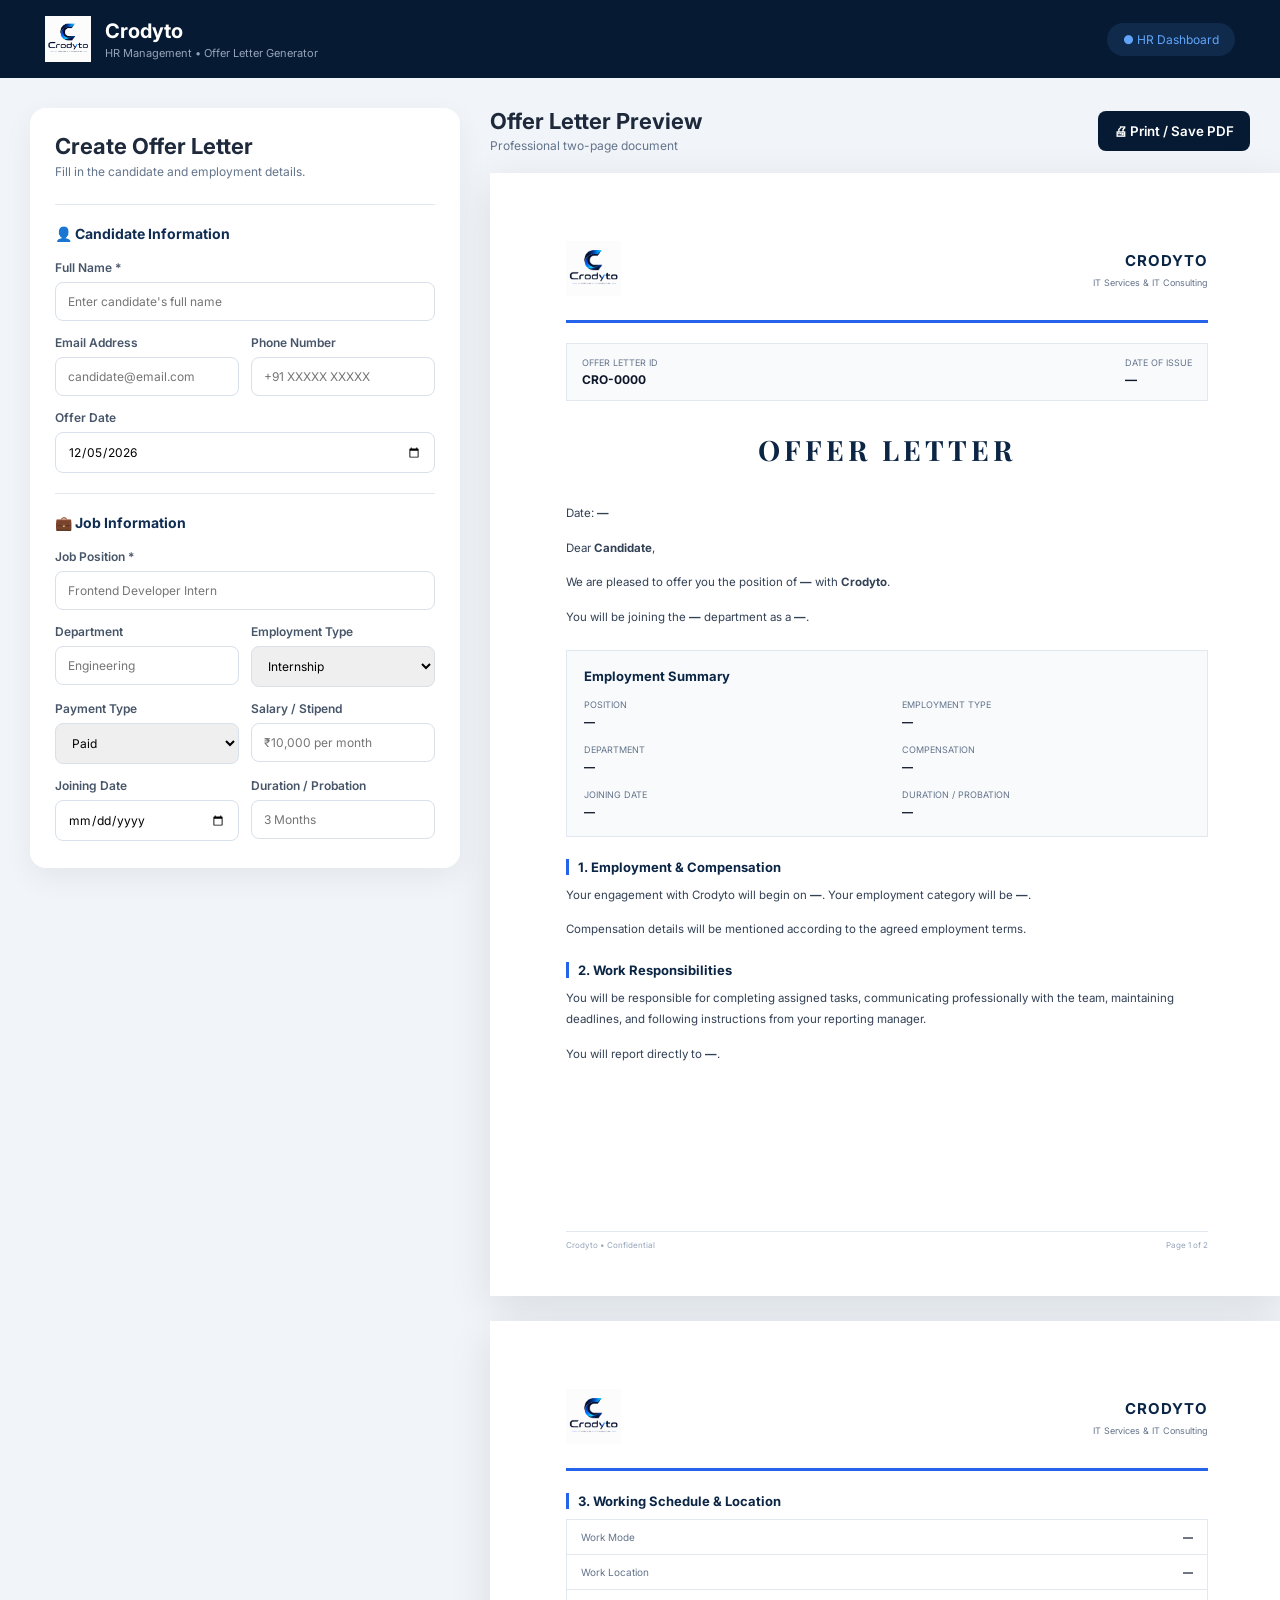
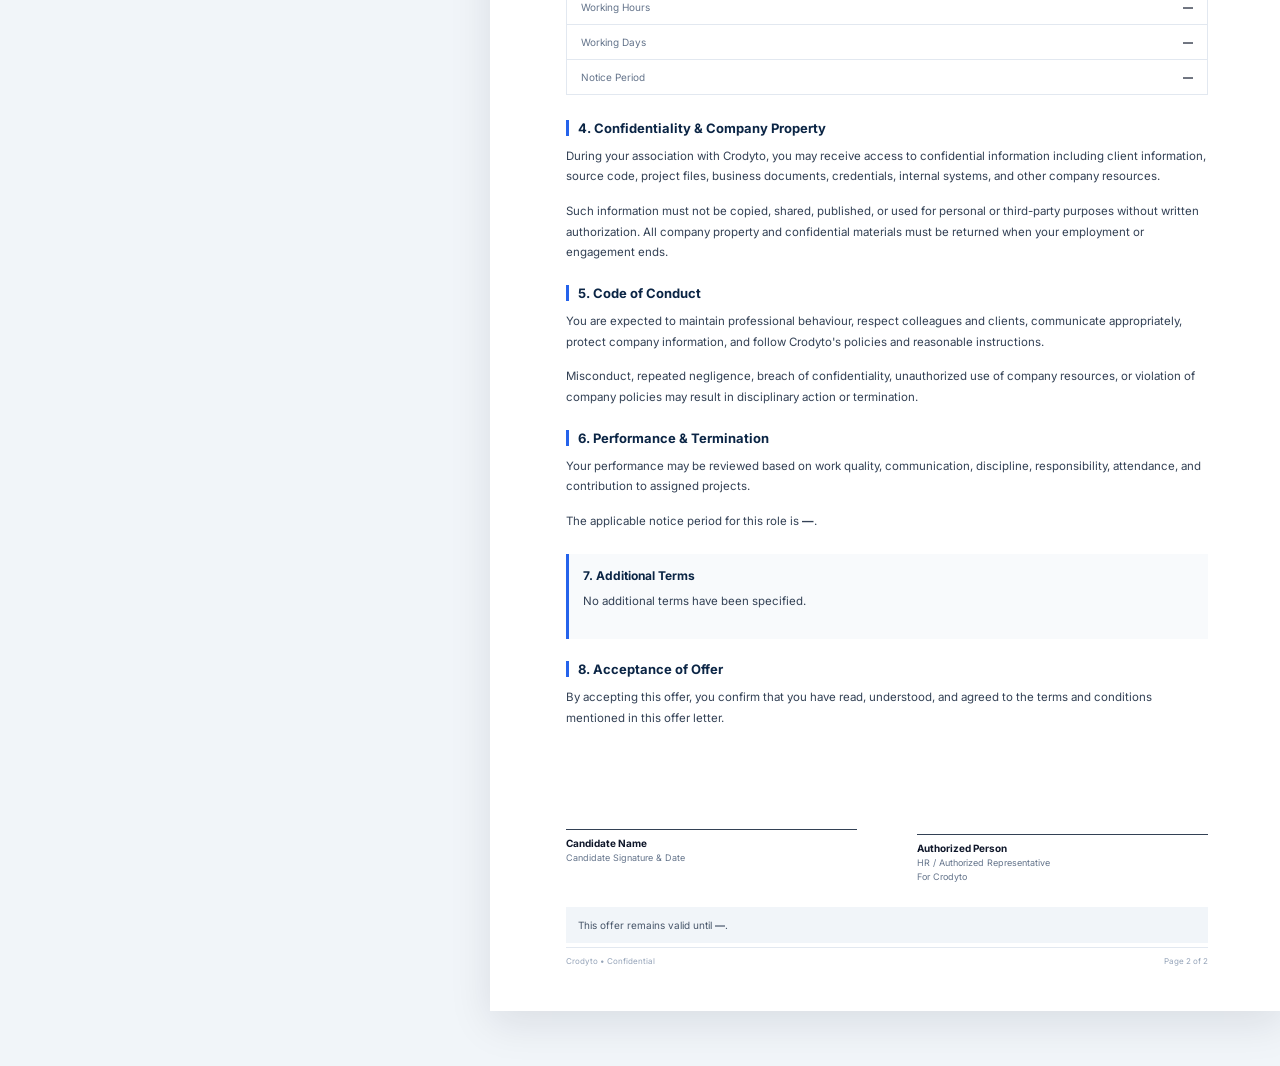
==== index.html @ a9bd2de5 "Update index.html" ====
<!DOCTYPE html>
<html lang="en">
<head>
  <meta charset="UTF-8" />
  <meta name="viewport" content="width=device-width, initial-scale=1.0" />

  <title>Crodyto HR | Offer Letter Generator</title>

  <link rel="stylesheet" href="style.css" />
</head>

<body>

  <!-- TOPBAR -->
  <header class="topbar">

    <div class="brand">
      <img src="logo.png" alt="Crodyto Logo" class="top-logo">

      <div>
        <h2>Crodyto</h2>
        <span>HR Management • Offer Letter Generator</span>
      </div>
    </div>

    <div class="dashboard-badge">
      ● HR Dashboard
    </div>

  </header>


  <main class="app-layout">

    <!-- =========================
         FORM PANEL
    ========================== -->

    <section class="form-panel">

      <div class="panel-header">
        <h2>Create Offer Letter</h2>
        <p>Fill in the candidate and employment details.</p>
      </div>


      <!-- CANDIDATE INFORMATION -->

      <div class="form-section">

        <h3>👤 Candidate Information</h3>

        <div class="form-group">
          <label>Full Name *</label>
          <input
            type="text"
            id="name"
            placeholder="Enter candidate's full name"
          >
        </div>

        <div class="form-row">

          <div class="form-group">
            <label>Email Address</label>
            <input
              type="email"
              id="email"
              placeholder="candidate@email.com"
            >
          </div>

          <div class="form-group">
            <label>Phone Number</label>
            <input
              type="text"
              id="phone"
              placeholder="+91 XXXXX XXXXX"
            >
          </div>

        </div>

        <div class="form-group">
          <label>Offer Date</label>
          <input type="date" id="offerDate">
        </div>

      </div>


      <!-- JOB INFORMATION -->

      <div class="form-section">

        <h3>💼 Job Information</h3>

        <div class="form-group">
          <label>Job Position *</label>

          <input
            type="text"
            id="position"
            placeholder="Frontend Developer Intern"
          >
        </div>


        <div class="form-row">

          <div class="form-group">

            <label>Department</label>

            <input
              type="text"
              id="department"
              placeholder="Engineering"
            >

          </div>


          <div class="form-group">

            <label>Employment Type</label>

            <select id="employmentType">
              <option value="Internship">Internship</option>
              <option value="Full-Time">Full-Time</option>
              <option value="Part-Time">Part-Time</option>
              <option value="Contract">Contract</option>
            </select>

          </div>

        </div>


        <!-- PAID / UNPAID -->

        <div class="form-row">

          <div class="form-group">

            <label>Payment Type</label>

            <select id="paymentType">
              <option value="Paid">Paid</option>
              <option value="Unpaid">Unpaid</option>
            </select>

          </div>


          <div class="form-group">

            <label>Salary / Stipend</label>

            <input
              type="text"
              id="salary"
              placeholder="₹10,000 per month"
            >

          </div>

        </div>


        <div class="form-row">

          <div class="form-group">

            <label>Joining Date</label>

            <input
              type="date"
              id="joiningDate"
            >

          </div>


          <div class="form-group">

            <label>Duration / Probation</label>

            <input
              type="text"
              id="duration"
              placeholder="3 Months"
            >

          </div>

        </div>

      </div>


      <!-- WORK INFORMATION -->

      <div class="form-section">

        <h3>🏢 Work Information</h3>


        <div class="form-row">

          <div class="form-group">

            <label>Work Mode</label>

            <select id="workMode">
              <option value="Remote">Remote</option>
              <option value="On-site">On-site</option>
              <option value="Hybrid">Hybrid</option>
            </select>

          </div>


          <div class="form-group">

            <label>Work Location</label>

            <input
              type="text"
              id="location"
              placeholder="Siliguri / Remote"
            >

          </div>

        </div>


        <div class="form-row">

          <div class="form-group">

            <label>Working Hours</label>

            <input
              type="text"
              id="workingHours"
              placeholder="10:00 AM - 6:00 PM"
            >

          </div>


          <div class="form-group">

            <label>Working Days</label>

            <input
              type="text"
              id="workingDays"
              placeholder="Monday - Friday"
            >

          </div>

        </div>


        <div class="form-group">

          <label>Reporting To</label>

          <input
            type="text"
            id="reportingManager"
            placeholder="Team Lead / Manager"
          >

        </div>

      </div>


      <!-- EMPLOYMENT CONDITIONS -->

      <div class="form-section">

        <h3>📋 Employment Conditions</h3>


        <div class="form-row">

          <div class="form-group">

            <label>Notice Period</label>

            <input
              type="text"
              id="noticePeriod"
              placeholder="15 Days"
            >

          </div>


          <div class="form-group">

            <label>Offer Valid Until</label>

            <input
              type="date"
              id="validUntil"
            >

          </div>

        </div>


        <div class="form-group">

          <label>Additional Terms (Optional)</label>

          <textarea
            id="customTerms"
            rows="5"
            placeholder="Add any special conditions..."
          ></textarea>

        </div>

      </div>


      <!-- HR AUTHORIZATION -->

      <div class="form-section">

        <h3>✍️ HR Authorization</h3>


        <div class="form-group">

          <label>HR / Authorized Person Name</label>

          <input
            type="text"
            id="hrName"
            placeholder="Authorized Person"
          >

        </div>


        <div class="form-group">

          <label>Designation</label>

          <input
            type="text"
            id="hrDesignation"
            placeholder="HR Manager / Founder"
          >

        </div>


        <div class="form-group">

          <label>Upload HR Signature</label>

          <input
            type="file"
            id="signatureUpload"
            accept="image/*"
          >

        </div>

      </div>


      <!-- BUTTONS -->

      <div class="button-group">

        <button
          type="button"
          class="generate-btn"
          id="generateBtn"
        >
          Generate Offer Letter
        </button>


        <button
          type="button"
          class="clear-btn"
          id="clearBtn"
        >
          Clear
        </button>

      </div>

    </section>



    <!-- =========================
         PREVIEW PANEL
    ========================== -->

    <section class="preview-panel">


      <div class="preview-header">

        <div>
          <h2>Offer Letter Preview</h2>
          <p>Professional two-page document</p>
        </div>


        <button
          type="button"
          class="print-btn"
          id="printBtn"
        >
          🖨 Print / Save PDF
        </button>

      </div>



      <!-- =========================
           PAGE 1
      ========================== -->

      <article class="offer-page">


        <div class="letter-header">

          <div class="company-brand">

            <img
              src="logo.png"
              alt="Crodyto"
              class="letter-logo"
            >

          </div>


          <div class="company-meta">

            <strong>CRODYTO</strong>

            <span>
              IT Services & IT Consulting
            </span>

          </div>

        </div>


        <div class="blue-line"></div>


        <div class="offer-meta">

          <div>
            <span>Offer Letter ID</span>
            <strong id="offerId">CRO-0000</strong>
          </div>

          <div>
            <span>Date of Issue</span>
            <strong id="previewOfferDate">—</strong>
          </div>

        </div>


        <h1 class="letter-title">
          OFFER LETTER
        </h1>


        <p>
          Date:
          <strong id="letterDate">—</strong>
        </p>


        <p>
          Dear
          <strong id="previewName">Candidate</strong>,
        </p>


        <p>
          We are pleased to offer you the position of
          <strong id="previewPosition">—</strong>
          with <strong>Crodyto</strong>.
        </p>


        <p>
          You will be joining the
          <strong id="previewDepartment">—</strong>
          department as a
          <strong id="previewEmploymentType">—</strong>.
        </p>


        <!-- EMPLOYMENT SUMMARY -->

        <div class="summary-box">

          <h3>Employment Summary</h3>

          <div class="summary-grid">

            <div>
              <span>Position</span>
              <strong id="summaryPosition">—</strong>
            </div>

            <div>
              <span>Employment Type</span>
              <strong id="summaryEmployment">—</strong>
            </div>

            <div>
              <span>Department</span>
              <strong id="summaryDepartment">—</strong>
            </div>

            <div>
              <span>Compensation</span>
              <strong id="summarySalary">—</strong>
            </div>

            <div>
              <span>Joining Date</span>
              <strong id="summaryJoining">—</strong>
            </div>

            <div>
              <span>Duration / Probation</span>
              <strong id="summaryDuration">—</strong>
            </div>

          </div>

        </div>


        <h3 class="section-title">
          1. Employment & Compensation
        </h3>

        <p>
          Your engagement with Crodyto will begin on
          <strong id="textJoiningDate">—</strong>.
          Your employment category will be
          <strong id="textEmploymentType">—</strong>.
        </p>

        <p id="paymentParagraph">
          Compensation details will be mentioned according to the agreed
          employment terms.
        </p>


        <h3 class="section-title">
          2. Work Responsibilities
        </h3>

        <p>
          You will be responsible for completing assigned tasks,
          communicating professionally with the team, maintaining deadlines,
          and following instructions from your reporting manager.
        </p>

        <p>
          You will report directly to
          <strong id="previewReportingManager">—</strong>.
        </p>


        <div class="page-footer">
          <span>Crodyto • Confidential</span>
          <span>Page 1 of 2</span>
        </div>

      </article>



      <!-- =========================
           PAGE 2
      ========================== -->

      <article class="offer-page second-page">


        <div class="letter-header">

          <div class="company-brand">

            <img
              src="logo.png"
              alt="Crodyto"
              class="letter-logo"
            >

          </div>


          <div class="company-meta">

            <strong>CRODYTO</strong>

            <span>
              IT Services & IT Consulting
            </span>

          </div>

        </div>


        <div class="blue-line"></div>


        <h3 class="section-title">
          3. Working Schedule & Location
        </h3>


        <div class="details-table">

          <div class="table-row">
            <span>Work Mode</span>
            <strong id="detailWorkMode">—</strong>
          </div>

          <div class="table-row">
            <span>Work Location</span>
            <strong id="detailLocation">—</strong>
          </div>

          <div class="table-row">
            <span>Working Hours</span>
            <strong id="detailWorkingHours">—</strong>
          </div>

          <div class="table-row">
            <span>Working Days</span>
            <strong id="detailWorkingDays">—</strong>
          </div>

          <div class="table-row">
            <span>Notice Period</span>
            <strong id="detailNoticePeriod">—</strong>
          </div>

        </div>


        <h3 class="section-title">
          4. Confidentiality & Company Property
        </h3>

        <p>
          During your association with Crodyto, you may receive access to
          confidential information including client information, source code,
          project files, business documents, credentials, internal systems,
          and other company resources.
        </p>

        <p>
          Such information must not be copied, shared, published, or used for
          personal or third-party purposes without written authorization.
          All company property and confidential materials must be returned
          when your employment or engagement ends.
        </p>


        <h3 class="section-title">
          5. Code of Conduct
        </h3>

        <p>
          You are expected to maintain professional behaviour, respect
          colleagues and clients, communicate appropriately, protect company
          information, and follow Crodyto's policies and reasonable
          instructions.
        </p>

        <p>
          Misconduct, repeated negligence, breach of confidentiality,
          unauthorized use of company resources, or violation of company
          policies may result in disciplinary action or termination.
        </p>


        <h3 class="section-title">
          6. Performance & Termination
        </h3>

        <p>
          Your performance may be reviewed based on work quality,
          communication, discipline, responsibility, attendance, and
          contribution to assigned projects.
        </p>

        <p>
          The applicable notice period for this role is
          <strong id="previewNoticePeriod">—</strong>.
        </p>


        <!-- ADDITIONAL TERMS -->

        <div class="custom-terms">

          <h3>7. Additional Terms</h3>

          <p id="previewCustomTerms">
            No additional terms have been specified.
          </p>

        </div>


        <h3 class="section-title">
          8. Acceptance of Offer
        </h3>

        <p>
          By accepting this offer, you confirm that you have read,
          understood, and agreed to the terms and conditions mentioned in
          this offer letter.
        </p>


        <!-- SIGNATURES -->

        <div class="signature-area">


          <div class="signature-block">

            <div class="signature-space"></div>

            <div class="signature-line"></div>

            <strong id="candidateNameSignature">
              Candidate Name
            </strong>

            <span>Candidate Signature & Date</span>

          </div>



          <div class="signature-block">

            <div class="signature-image-box">

              <img
                id="signaturePreview"
                src=""
                alt="HR Signature"
              >

            </div>

            <div class="signature-line"></div>

            <strong id="previewHrName">
              Authorized Person
            </strong>

            <span id="previewHrDesignation">
              HR / Authorized Representative
            </span>

            <small>For Crodyto</small>

          </div>

        </div>


        <div class="acceptance-note">

          This offer remains valid until
          <strong id="previewValidUntil">—</strong>.

        </div>


        <div class="page-footer">
          <span>Crodyto • Confidential</span>
          <span>Page 2 of 2</span>
        </div>

      </article>

    </section>

  </main>


  <script src="script.js"></script>

</body>
</html>
---- style.css ----
@import url(
  "https://fonts.googleapis.com/css2?family=Inter:wght@400;500;600;700;800&family=Playfair+Display:wght@600;700&display=swap"
);

* {
  margin: 0;
  padding: 0;
  box-sizing: border-box;
}

body {
  font-family: "Inter", sans-serif;
  background: #f1f5f9;
  color: #1e293b;
}


/* TOPBAR */

.topbar {
  height: 78px;
  background: #071a33;

  display: flex;
  align-items: center;
  justify-content: space-between;

  padding: 0 45px;
  color: white;
}

.brand {
  display: flex;
  align-items: center;
  gap: 14px;
}

.top-logo {
  width: 46px;
  height: 46px;
  object-fit: contain;
}

.brand h2 {
  font-size: 20px;
}

.brand span {
  display: block;
  margin-top: 3px;
  font-size: 11px;
  color: #94a3b8;
}

.dashboard-badge {
  padding: 9px 16px;
  background: #102a4c;
  border-radius: 30px;
  color: #60a5fa;
  font-size: 12px;
}


/* MAIN */

.app-layout {
  display: grid;
  grid-template-columns: 430px 1fr;
  gap: 30px;
  padding: 30px;
}


/* FORM */

.form-panel {
  background: white;
  border-radius: 16px;
  padding: 25px;

  height: calc(100vh - 140px);
  overflow-y: auto;

  box-shadow: 0 10px 30px rgba(15, 23, 42, 0.06);
}

.panel-header {
  margin-bottom: 25px;
}

.panel-header h2 {
  font-size: 22px;
}

.panel-header p {
  margin-top: 5px;
  color: #64748b;
  font-size: 12px;
}

.form-section {
  border-top: 1px solid #e2e8f0;
  padding-top: 20px;
  margin-top: 20px;
}

.form-section h3 {
  font-size: 14px;
  margin-bottom: 18px;
  color: #0f2d52;
}

.form-group {
  display: flex;
  flex-direction: column;
  margin-bottom: 14px;
}

.form-group label {
  font-size: 12px;
  font-weight: 600;
  margin-bottom: 7px;
  color: #475569;
}

input,
select,
textarea {
  width: 100%;
  border: 1px solid #d8e0ea;
  border-radius: 8px;

  padding: 11px 12px;

  font-family: inherit;
  font-size: 12px;

  outline: none;
  transition: 0.2s;
}

textarea {
  resize: vertical;
}

input:focus,
select:focus,
textarea:focus {
  border-color: #2563eb;
  box-shadow: 0 0 0 3px rgba(37, 99, 235, 0.08);
}


/* DISABLED SALARY FIELD */

input:disabled {
  background: #f1f5f9;
  color: #94a3b8;
  cursor: not-allowed;
  border-color: #e2e8f0;
}


.form-row {
  display: grid;
  grid-template-columns: 1fr 1fr;
  gap: 12px;
}


/* BUTTONS */

.button-group {
  display: flex;
  gap: 10px;
  margin-top: 25px;
}

button {
  border: none;
  padding: 12px 16px;
  border-radius: 8px;

  font-family: inherit;
  font-weight: 600;

  cursor: pointer;
  transition: 0.2s;
}

.generate-btn {
  flex: 1;
  background: #2563eb;
  color: white;
}

.generate-btn:hover {
  background: #1d4ed8;
}

.clear-btn {
  background: #e2e8f0;
  color: #334155;
}


/* PREVIEW */

.preview-panel {
  min-width: 0;
}

.preview-header {
  display: flex;
  justify-content: space-between;
  align-items: center;

  margin-bottom: 20px;
}

.preview-header h2 {
  font-size: 22px;
}

.preview-header p {
  font-size: 12px;
  color: #64748b;
  margin-top: 4px;
}

.print-btn {
  background: #071a33;
  color: white;
}


/* OFFER PAGE */

.offer-page {
  width: 210mm;
  min-height: 297mm;

  background: white;

  margin: 0 auto 25px;

  padding: 18mm 20mm;

  position: relative;

  box-shadow: 0 12px 40px rgba(15, 23, 42, 0.1);
}


/* LETTER HEADER */

.letter-header {
  display: flex;
  justify-content: space-between;
  align-items: center;
}

.letter-logo {
  max-width: 130px;
  max-height: 55px;
  object-fit: contain;
}

.company-meta {
  text-align: right;
}

.company-meta strong {
  display: block;
  color: #0b2545;
  font-size: 15px;
  letter-spacing: 1px;
}

.company-meta span {
  font-size: 9px;
  color: #64748b;
}

.blue-line {
  height: 3px;
  background: #2563eb;
  margin: 20px 0;
}


/* OFFER META */

.offer-meta {
  display: flex;
  justify-content: space-between;

  background: #f8fafc;
  border: 1px solid #e2e8f0;

  padding: 13px 15px;
  margin-bottom: 30px;
}

.offer-meta div {
  display: flex;
  flex-direction: column;
  gap: 4px;
}

.offer-meta span {
  font-size: 9px;
  text-transform: uppercase;
  color: #64748b;
}

.offer-meta strong {
  font-size: 12px;
  color: #0f172a;
}


/* LETTER CONTENT */

.letter-title {
  text-align: center;

  font-family: "Playfair Display", serif;

  font-size: 28px;
  letter-spacing: 4px;

  color: #0b2545;

  margin-bottom: 35px;
}

.offer-page p {
  font-size: 11.5px;
  line-height: 1.8;
  margin-bottom: 14px;
  color: #334155;
}

.section-title {
  margin-top: 22px;
  margin-bottom: 10px;

  font-size: 13px;
  color: #0b2545;

  border-left: 3px solid #2563eb;
  padding-left: 9px;
}


/* SUMMARY */

.summary-box {
  background: #f8fafc;
  border: 1px solid #e2e8f0;

  padding: 17px;
  margin: 22px 0;
}

.summary-box h3 {
  font-size: 13px;
  color: #0b2545;
  margin-bottom: 15px;
}

.summary-grid {
  display: grid;
  grid-template-columns: 1fr 1fr;
  gap: 15px 30px;
}

.summary-grid div {
  display: flex;
  flex-direction: column;
  gap: 5px;
}

.summary-grid span {
  font-size: 9px;
  text-transform: uppercase;
  color: #64748b;
}

.summary-grid strong {
  font-size: 11px;
  color: #0f172a;
}


/* DETAILS TABLE */

.details-table {
  border: 1px solid #e2e8f0;
  margin-bottom: 25px;
}

.table-row {
  display: flex;
  justify-content: space-between;

  padding: 11px 14px;

  border-bottom: 1px solid #e2e8f0;
}

.table-row:last-child {
  border-bottom: none;
}

.table-row span {
  font-size: 10px;
  color: #64748b;
}

.table-row strong {
  font-size: 10px;
  color: #0f172a;
}


/* CUSTOM TERMS */

.custom-terms {
  background: #f8fafc;

  border-left: 3px solid #2563eb;

  padding: 14px;
  margin-top: 22px;
}

.custom-terms h3 {
  font-size: 12px;
  margin-bottom: 8px;
  color: #0b2545;
}


/* SIGNATURE */

.signature-area {
  display: flex;
  justify-content: space-between;

  gap: 60px;
  margin-top: 45px;
}

.signature-block {
  width: 50%;
  display: flex;
  flex-direction: column;
}

.signature-space {
  height: 55px;
}

.signature-image-box {
  height: 60px;
  display: flex;
  align-items: end;
}

.signature-image-box img {
  max-height: 58px;
  max-width: 160px;
  object-fit: contain;
  display: none;
}

.signature-line {
  border-top: 1px solid #334155;
  margin-bottom: 7px;
}

.signature-block strong {
  font-size: 10px;
  color: #0f172a;
}

.signature-block span,
.signature-block small {
  font-size: 9px;
  color: #64748b;
  margin-top: 3px;
}


/* ACCEPTANCE */

.acceptance-note {
  margin-top: 25px;
  padding: 12px;

  background: #f1f5f9;

  font-size: 10px;
  color: #475569;
}


/* FOOTER */

.page-footer {
  position: absolute;

  bottom: 12mm;
  left: 20mm;
  right: 20mm;

  display: flex;
  justify-content: space-between;

  border-top: 1px solid #e2e8f0;

  padding-top: 8px;

  font-size: 8px;
  color: #94a3b8;
}


/* RESPONSIVE */

@media (max-width: 1200px) {

  .app-layout {
    grid-template-columns: 1fr;
  }

  .form-panel {
    height: auto;
  }

}

@media (max-width: 700px) {

  .topbar {
    padding: 0 20px;
  }

  .dashboard-badge {
    display: none;
  }

  .app-layout {
    padding: 12px;
  }

  .form-row {
    grid-template-columns: 1fr;
  }

  .offer-page {
    width: 100%;
    min-height: auto;
    padding: 30px 22px;
  }

  .signature-area {
    flex-direction: column;
    gap: 35px;
  }

  .signature-block {
    width: 100%;
  }

}


/* PRINT */

@media print {

  body {
    background: white;
  }

  .topbar,
  .form-panel,
  .preview-header {
    display: none !important;
  }

  .app-layout {
    display: block;
    padding: 0;
  }

  .offer-page {
    width: 210mm;
    min-height: 297mm;

    margin: 0;
    box-shadow: none;

    page-break-after: always;
  }

  .offer-page:last-child {
    page-break-after: auto;
  }

}
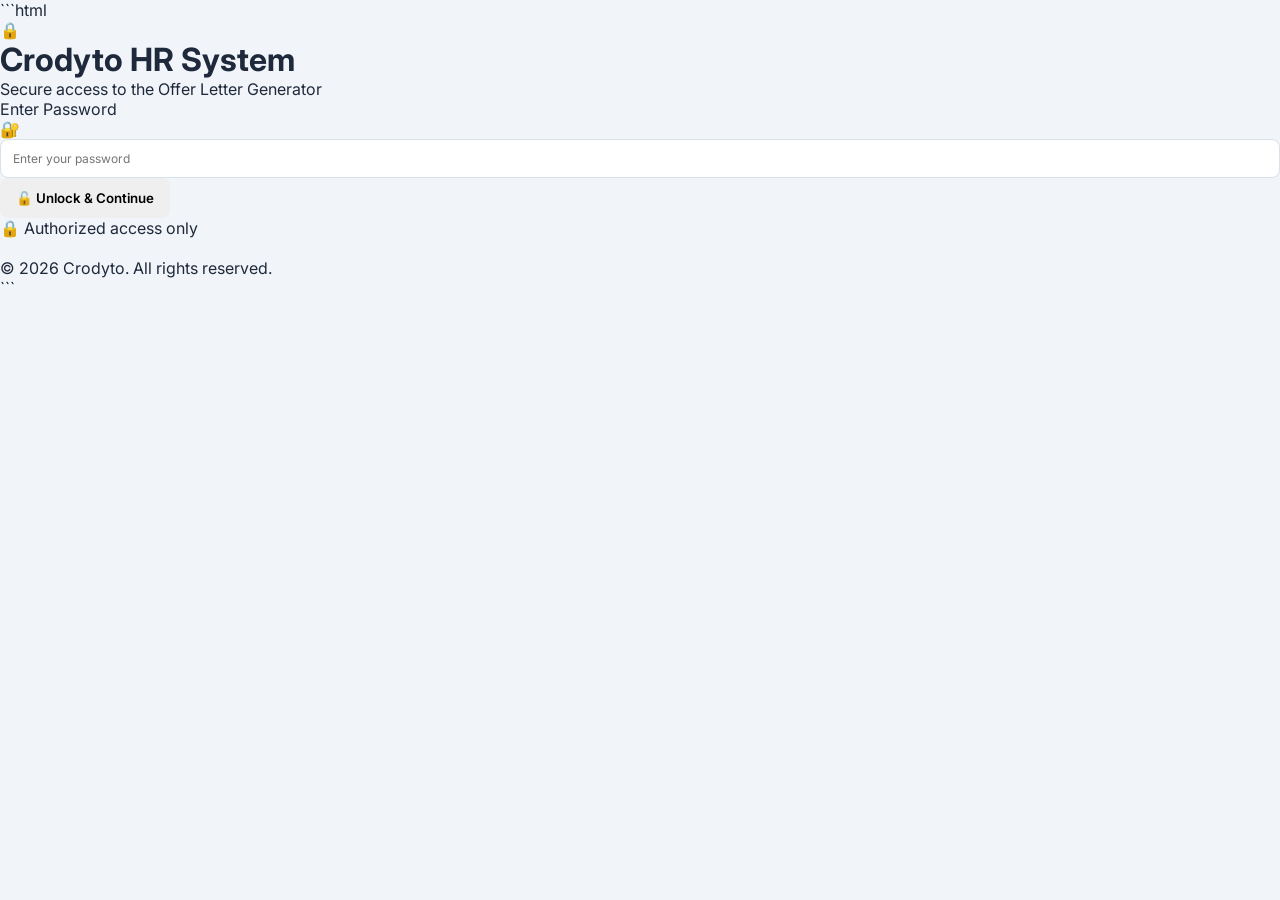
==== commit bb938483: "Create index.html" ====
--- a/index.html
+++ b/index.html
@@ -1,826 +1,69 @@
+```html
 <!DOCTYPE html>
 <html lang="en">
 <head>
-  <meta charset="UTF-8" />
-  <meta name="viewport" content="width=device-width, initial-scale=1.0" />
+    <meta charset="UTF-8">
+    <meta name="viewport" content="width=device-width, initial-scale=1.0">
 
-  <title>Crodyto HR | Offer Letter Generator</title>
+    <title>Crodyto HR - Secure Access</title>
 
-  <link rel="stylesheet" href="style.css" />
+    <link rel="stylesheet" href="style.css">
 </head>
 
 <body>
 
-  <!-- TOPBAR -->
-  <header class="topbar">
+    <div class="background"></div>
 
-    <div class="brand">
-      <img src="logo.png" alt="Crodyto Logo" class="top-logo">
+    <main class="lock-container">
 
-      <div>
-        <h2>Crodyto</h2>
-        <span>HR Management • Offer Letter Generator</span>
-      </div>
-    </div>
-
-    <div class="dashboard-badge">
-      ● HR Dashboard
-    </div>
-
-  </header>
-
-
-  <main class="app-layout">
-
-    <!-- =========================
-         FORM PANEL
-    ========================== -->
-
-    <section class="form-panel">
-
-      <div class="panel-header">
-        <h2>Create Offer Letter</h2>
-        <p>Fill in the candidate and employment details.</p>
-      </div>
-
-
-      <!-- CANDIDATE INFORMATION -->
-
-      <div class="form-section">
-
-        <h3>👤 Candidate Information</h3>
-
-        <div class="form-group">
-          <label>Full Name *</label>
-          <input
-            type="text"
-            id="name"
-            placeholder="Enter candidate's full name"
-          >
+        <div class="logo-box">
+            🔒
         </div>
 
-        <div class="form-row">
+        <h1>Crodyto HR System</h1>
 
-          <div class="form-group">
-            <label>Email Address</label>
-            <input
-              type="email"
-              id="email"
-              placeholder="candidate@email.com"
-            >
-          </div>
-
-          <div class="form-group">
-            <label>Phone Number</label>
-            <input
-              type="text"
-              id="phone"
-              placeholder="+91 XXXXX XXXXX"
-            >
-          </div>
-
-        </div>
-
-        <div class="form-group">
-          <label>Offer Date</label>
-          <input type="date" id="offerDate">
-        </div>
-
-      </div>
-
-
-      <!-- JOB INFORMATION -->
-
-      <div class="form-section">
-
-        <h3>💼 Job Information</h3>
-
-        <div class="form-group">
-          <label>Job Position *</label>
-
-          <input
-            type="text"
-            id="position"
-            placeholder="Frontend Developer Intern"
-          >
-        </div>
-
-
-        <div class="form-row">
-
-          <div class="form-group">
-
-            <label>Department</label>
-
-            <input
-              type="text"
-              id="department"
-              placeholder="Engineering"
-            >
-
-          </div>
-
-
-          <div class="form-group">
-
-            <label>Employment Type</label>
-
-            <select id="employmentType">
-              <option value="Internship">Internship</option>
-              <option value="Full-Time">Full-Time</option>
-              <option value="Part-Time">Part-Time</option>
-              <option value="Contract">Contract</option>
-            </select>
-
-          </div>
-
-        </div>
-
-
-        <!-- PAID / UNPAID -->
-
-        <div class="form-row">
-
-          <div class="form-group">
-
-            <label>Payment Type</label>
-
-            <select id="paymentType">
-              <option value="Paid">Paid</option>
-              <option value="Unpaid">Unpaid</option>
-            </select>
-
-          </div>
-
-
-          <div class="form-group">
-
-            <label>Salary / Stipend</label>
-
-            <input
-              type="text"
-              id="salary"
-              placeholder="₹10,000 per month"
-            >
-
-          </div>
-
-        </div>
-
-
-        <div class="form-row">
-
-          <div class="form-group">
-
-            <label>Joining Date</label>
-
-            <input
-              type="date"
-              id="joiningDate"
-            >
-
-          </div>
-
-
-          <div class="form-group">
-
-            <label>Duration / Probation</label>
-
-            <input
-              type="text"
-              id="duration"
-              placeholder="3 Months"
-            >
-
-          </div>
-
-        </div>
-
-      </div>
-
-
-      <!-- WORK INFORMATION -->
-
-      <div class="form-section">
-
-        <h3>🏢 Work Information</h3>
-
-
-        <div class="form-row">
-
-          <div class="form-group">
-
-            <label>Work Mode</label>
-
-            <select id="workMode">
-              <option value="Remote">Remote</option>
-              <option value="On-site">On-site</option>
-              <option value="Hybrid">Hybrid</option>
-            </select>
-
-          </div>
-
-
-          <div class="form-group">
-
-            <label>Work Location</label>
-
-            <input
-              type="text"
-              id="location"
-              placeholder="Siliguri / Remote"
-            >
-
-          </div>
-
-        </div>
-
-
-        <div class="form-row">
-
-          <div class="form-group">
-
-            <label>Working Hours</label>
-
-            <input
-              type="text"
-              id="workingHours"
-              placeholder="10:00 AM - 6:00 PM"
-            >
-
-          </div>
-
-
-          <div class="form-group">
-
-            <label>Working Days</label>
-
-            <input
-              type="text"
-              id="workingDays"
-              placeholder="Monday - Friday"
-            >
-
-          </div>
-
-        </div>
-
-
-        <div class="form-group">
-
-          <label>Reporting To</label>
-
-          <input
-            type="text"
-            id="reportingManager"
-            placeholder="Team Lead / Manager"
-          >
-
-        </div>
-
-      </div>
-
-
-      <!-- EMPLOYMENT CONDITIONS -->
-
-      <div class="form-section">
-
-        <h3>📋 Employment Conditions</h3>
-
-
-        <div class="form-row">
-
-          <div class="form-group">
-
-            <label>Notice Period</label>
-
-            <input
-              type="text"
-              id="noticePeriod"
-              placeholder="15 Days"
-            >
-
-          </div>
-
-
-          <div class="form-group">
-
-            <label>Offer Valid Until</label>
-
-            <input
-              type="date"
-              id="validUntil"
-            >
-
-          </div>
-
-        </div>
-
-
-        <div class="form-group">
-
-          <label>Additional Terms (Optional)</label>
-
-          <textarea
-            id="customTerms"
-            rows="5"
-            placeholder="Add any special conditions..."
-          ></textarea>
-
-        </div>
-
-      </div>
-
-
-      <!-- HR AUTHORIZATION -->
-
-      <div class="form-section">
-
-        <h3>✍️ HR Authorization</h3>
-
-
-        <div class="form-group">
-
-          <label>HR / Authorized Person Name</label>
-
-          <input
-            type="text"
-            id="hrName"
-            placeholder="Authorized Person"
-          >
-
-        </div>
-
-
-        <div class="form-group">
-
-          <label>Designation</label>
-
-          <input
-            type="text"
-            id="hrDesignation"
-            placeholder="HR Manager / Founder"
-          >
-
-        </div>
-
-
-        <div class="form-group">
-
-          <label>Upload HR Signature</label>
-
-          <input
-            type="file"
-            id="signatureUpload"
-            accept="image/*"
-          >
-
-        </div>
-
-      </div>
-
-
-      <!-- BUTTONS -->
-
-      <div class="button-group">
-
-        <button
-          type="button"
-          class="generate-btn"
-          id="generateBtn"
-        >
-          Generate Offer Letter
-        </button>
-
-
-        <button
-          type="button"
-          class="clear-btn"
-          id="clearBtn"
-        >
-          Clear
-        </button>
-
-      </div>
-
-    </section>
-
-
-
-    <!-- =========================
-         PREVIEW PANEL
-    ========================== -->
-
-    <section class="preview-panel">
-
-
-      <div class="preview-header">
-
-        <div>
-          <h2>Offer Letter Preview</h2>
-          <p>Professional two-page document</p>
-        </div>
-
-
-        <button
-          type="button"
-          class="print-btn"
-          id="printBtn"
-        >
-          🖨 Print / Save PDF
-        </button>
-
-      </div>
-
-
-
-      <!-- =========================
-           PAGE 1
-      ========================== -->
-
-      <article class="offer-page">
-
-
-        <div class="letter-header">
-
-          <div class="company-brand">
-
-            <img
-              src="logo.png"
-              alt="Crodyto"
-              class="letter-logo"
-            >
-
-          </div>
-
-
-          <div class="company-meta">
-
-            <strong>CRODYTO</strong>
-
-            <span>
-              IT Services & IT Consulting
-            </span>
-
-          </div>
-
-        </div>
-
-
-        <div class="blue-line"></div>
-
-
-        <div class="offer-meta">
-
-          <div>
-            <span>Offer Letter ID</span>
-            <strong id="offerId">CRO-0000</strong>
-          </div>
-
-          <div>
-            <span>Date of Issue</span>
-            <strong id="previewOfferDate">—</strong>
-          </div>
-
-        </div>
-
-
-        <h1 class="letter-title">
-          OFFER LETTER
-        </h1>
-
-
-        <p>
-          Date:
-          <strong id="letterDate">—</strong>
+        <p class="subtitle">
+            Secure access to the Offer Letter Generator
         </p>
 
+        <form id="lockForm">
 
-        <p>
-          Dear
-          <strong id="previewName">Candidate</strong>,
-        </p>
+            <label for="password">
+                Enter Password
+            </label>
 
+            <div class="input-box">
 
-        <p>
-          We are pleased to offer you the position of
-          <strong id="previewPosition">—</strong>
-          with <strong>Crodyto</strong>.
-        </p>
+                <span class="lock-icon-small">🔐</span>
 
-
-        <p>
-          You will be joining the
-          <strong id="previewDepartment">—</strong>
-          department as a
-          <strong id="previewEmploymentType">—</strong>.
-        </p>
-
-
-        <!-- EMPLOYMENT SUMMARY -->
-
-        <div class="summary-box">
-
-          <h3>Employment Summary</h3>
-
-          <div class="summary-grid">
-
-            <div>
-              <span>Position</span>
-              <strong id="summaryPosition">—</strong>
-            </div>
-
-            <div>
-              <span>Employment Type</span>
-              <strong id="summaryEmployment">—</strong>
-            </div>
-
-            <div>
-              <span>Department</span>
-              <strong id="summaryDepartment">—</strong>
-            </div>
-
-            <div>
-              <span>Compensation</span>
-              <strong id="summarySalary">—</strong>
-            </div>
-
-            <div>
-              <span>Joining Date</span>
-              <strong id="summaryJoining">—</strong>
-            </div>
-
-            <div>
-              <span>Duration / Probation</span>
-              <strong id="summaryDuration">—</strong>
-            </div>
-
-          </div>
-
-        </div>
-
-
-        <h3 class="section-title">
-          1. Employment & Compensation
-        </h3>
-
-        <p>
-          Your engagement with Crodyto will begin on
-          <strong id="textJoiningDate">—</strong>.
-          Your employment category will be
-          <strong id="textEmploymentType">—</strong>.
-        </p>
-
-        <p id="paymentParagraph">
-          Compensation details will be mentioned according to the agreed
-          employment terms.
-        </p>
-
-
-        <h3 class="section-title">
-          2. Work Responsibilities
-        </h3>
-
-        <p>
-          You will be responsible for completing assigned tasks,
-          communicating professionally with the team, maintaining deadlines,
-          and following instructions from your reporting manager.
-        </p>
-
-        <p>
-          You will report directly to
-          <strong id="previewReportingManager">—</strong>.
-        </p>
-
-
-        <div class="page-footer">
-          <span>Crodyto • Confidential</span>
-          <span>Page 1 of 2</span>
-        </div>
-
-      </article>
-
-
-
-      <!-- =========================
-           PAGE 2
-      ========================== -->
-
-      <article class="offer-page second-page">
-
-
-        <div class="letter-header">
-
-          <div class="company-brand">
-
-            <img
-              src="logo.png"
-              alt="Crodyto"
-              class="letter-logo"
-            >
-
-          </div>
-
-
-          <div class="company-meta">
-
-            <strong>CRODYTO</strong>
-
-            <span>
-              IT Services & IT Consulting
-            </span>
-
-          </div>
-
-        </div>
-
-
-        <div class="blue-line"></div>
-
-
-        <h3 class="section-title">
-          3. Working Schedule & Location
-        </h3>
-
-
-        <div class="details-table">
-
-          <div class="table-row">
-            <span>Work Mode</span>
-            <strong id="detailWorkMode">—</strong>
-          </div>
-
-          <div class="table-row">
-            <span>Work Location</span>
-            <strong id="detailLocation">—</strong>
-          </div>
-
-          <div class="table-row">
-            <span>Working Hours</span>
-            <strong id="detailWorkingHours">—</strong>
-          </div>
-
-          <div class="table-row">
-            <span>Working Days</span>
-            <strong id="detailWorkingDays">—</strong>
-          </div>
-
-          <div class="table-row">
-            <span>Notice Period</span>
-            <strong id="detailNoticePeriod">—</strong>
-          </div>
-
-        </div>
-
-
-        <h3 class="section-title">
-          4. Confidentiality & Company Property
-        </h3>
-
-        <p>
-          During your association with Crodyto, you may receive access to
-          confidential information including client information, source code,
-          project files, business documents, credentials, internal systems,
-          and other company resources.
-        </p>
-
-        <p>
-          Such information must not be copied, shared, published, or used for
-          personal or third-party purposes without written authorization.
-          All company property and confidential materials must be returned
-          when your employment or engagement ends.
-        </p>
-
-
-        <h3 class="section-title">
-          5. Code of Conduct
-        </h3>
-
-        <p>
-          You are expected to maintain professional behaviour, respect
-          colleagues and clients, communicate appropriately, protect company
-          information, and follow Crodyto's policies and reasonable
-          instructions.
-        </p>
-
-        <p>
-          Misconduct, repeated negligence, breach of confidentiality,
-          unauthorized use of company resources, or violation of company
-          policies may result in disciplinary action or termination.
-        </p>
-
-
-        <h3 class="section-title">
-          6. Performance & Termination
-        </h3>
-
-        <p>
-          Your performance may be reviewed based on work quality,
-          communication, discipline, responsibility, attendance, and
-          contribution to assigned projects.
-        </p>
-
-        <p>
-          The applicable notice period for this role is
-          <strong id="previewNoticePeriod">—</strong>.
-        </p>
-
-
-        <!-- ADDITIONAL TERMS -->
-
-        <div class="custom-terms">
-
-          <h3>7. Additional Terms</h3>
-
-          <p id="previewCustomTerms">
-            No additional terms have been specified.
-          </p>
-
-        </div>
-
-
-        <h3 class="section-title">
-          8. Acceptance of Offer
-        </h3>
-
-        <p>
-          By accepting this offer, you confirm that you have read,
-          understood, and agreed to the terms and conditions mentioned in
-          this offer letter.
-        </p>
-
-
-        <!-- SIGNATURES -->
-
-        <div class="signature-area">
-
-
-          <div class="signature-block">
-
-            <div class="signature-space"></div>
-
-            <div class="signature-line"></div>
-
-            <strong id="candidateNameSignature">
-              Candidate Name
-            </strong>
-
-            <span>Candidate Signature & Date</span>
-
-          </div>
-
-
-
-          <div class="signature-block">
-
-            <div class="signature-image-box">
-
-              <img
-                id="signaturePreview"
-                src=""
-                alt="HR Signature"
-              >
+                <input
+                    type="password"
+                    id="password"
+                    placeholder="Enter your password"
+                    autocomplete="off"
+                    required
+                >
 
             </div>
 
-            <div class="signature-line"></div>
+            <button type="submit">
+                🔓 Unlock & Continue
+            </button>
 
-            <strong id="previewHrName">
-              Authorized Person
-            </strong>
+        </form>
 
-            <span id="previewHrDesignation">
-              HR / Authorized Representative
-            </span>
+        <p id="error"></p>
 
-            <small>For Crodyto</small>
-
-          </div>
-
+        <div class="footer">
+            🔒 Authorized access only
+            <br><br>
+            © 2026 Crodyto. All rights reserved.
         </div>
 
+    </main>
 
-        <div class="acceptance-note">
-
-          This offer remains valid until
-          <strong id="previewValidUntil">—</strong>.
-
-        </div>
-
-
-        <div class="page-footer">
-          <span>Crodyto • Confidential</span>
-          <span>Page 2 of 2</span>
-        </div>
-
-      </article>
-
-    </section>
-
-  </main>
-
-
-  <script src="script.js"></script>
+    <script src="script.js"></script>
 
 </body>
 </html>
+```
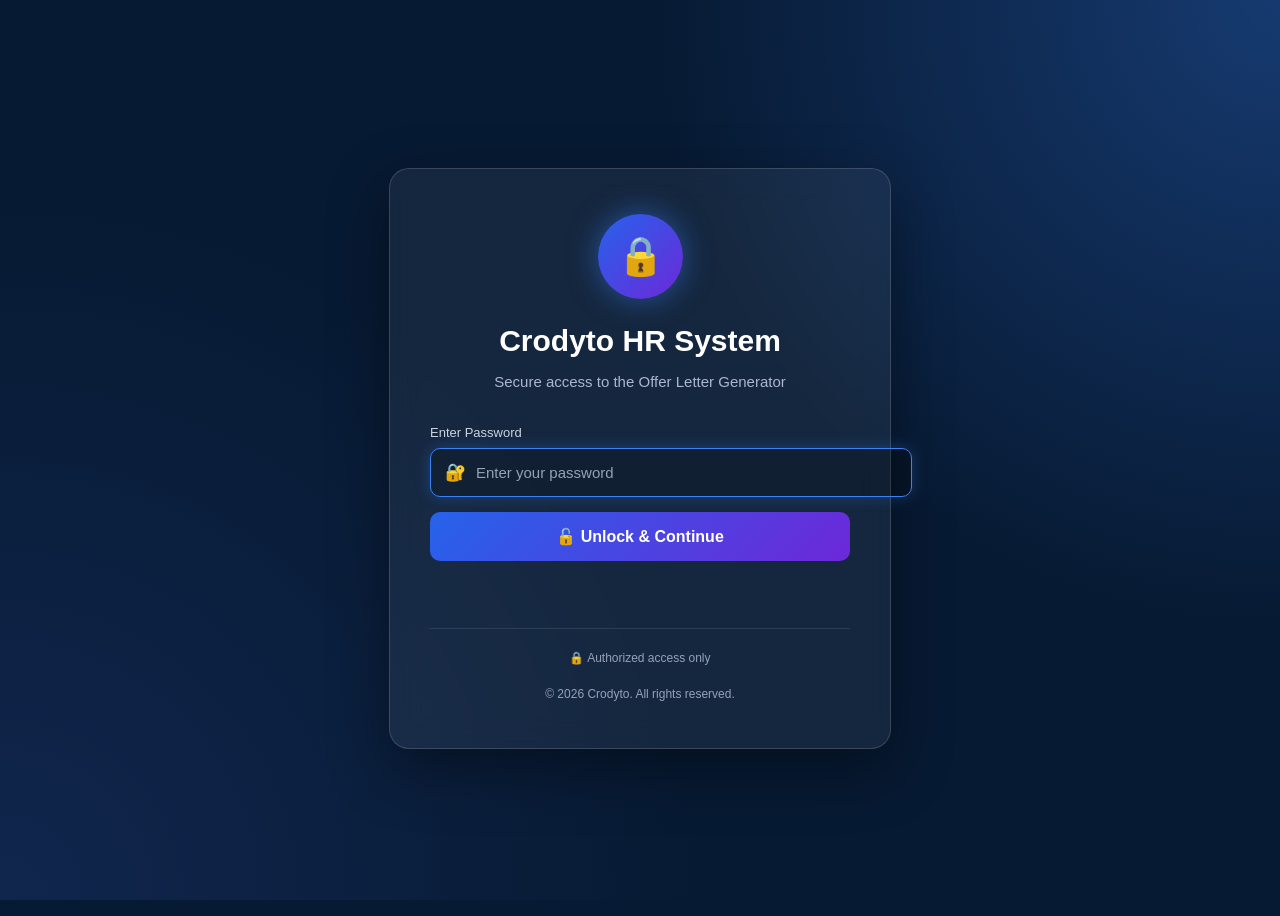
==== commit bb2ea3b6: "Update index.html" ====
--- a/index.html
+++ b/index.html
@@ -1,4 +1,3 @@
-```html
 <!DOCTYPE html>
 <html lang="en">
 <head>
@@ -66,4 +65,4 @@
 
 </body>
 </html>
-```
+
--- a/style.css
+++ b/style.css
@@ -1,614 +1,153 @@
-@import url(
-  "https://fonts.googleapis.com/css2?family=Inter:wght@400;500;600;700;800&family=Playfair+Display:wght@600;700&display=swap"
-);
-
+```css
 * {
-  margin: 0;
-  padding: 0;
-  box-sizing: border-box;
+    margin: 0;
+    padding: 0;
+    box-sizing: border-box;
 }
 
 body {
-  font-family: "Inter", sans-serif;
-  background: #f1f5f9;
-  color: #1e293b;
+    font-family: Arial, sans-serif;
+    min-height: 100vh;
+    display: flex;
+    justify-content: center;
+    align-items: center;
+    background: #071a33;
+    color: white;
+    overflow: hidden;
 }
 
-
-/* TOPBAR */
-
-.topbar {
-  height: 78px;
-  background: #071a33;
-
-  display: flex;
-  align-items: center;
-  justify-content: space-between;
-
-  padding: 0 45px;
-  color: white;
+.background {
+    position: fixed;
+    inset: 0;
+    background:
+        radial-gradient(circle at top right, #163a70, transparent 40%),
+        radial-gradient(circle at bottom left, #10264d, transparent 45%),
+        #071a33;
+    z-index: -1;
 }
 
-.brand {
-  display: flex;
-  align-items: center;
-  gap: 14px;
+.lock-container {
+    width: 420px;
+    max-width: 90%;
+    padding: 45px 40px;
+    background: rgba(255, 255, 255, 0.06);
+    border: 1px solid rgba(255, 255, 255, 0.15);
+    border-radius: 20px;
+    text-align: center;
+    box-shadow: 0 20px 60px rgba(0, 0, 0, 0.4);
+    backdrop-filter: blur(15px);
 }
 
-.top-logo {
-  width: 46px;
-  height: 46px;
-  object-fit: contain;
+.logo-box {
+    width: 85px;
+    height: 85px;
+    margin: 0 auto 25px;
+    border-radius: 50%;
+    background: linear-gradient(135deg, #2563eb, #6d28d9);
+    display: flex;
+    justify-content: center;
+    align-items: center;
+    font-size: 38px;
+    box-shadow: 0 0 30px rgba(59, 130, 246, 0.5);
 }
 
-.brand h2 {
-  font-size: 20px;
+h1 {
+    font-size: 30px;
+    margin-bottom: 8px;
 }
 
-.brand span {
-  display: block;
-  margin-top: 3px;
-  font-size: 11px;
-  color: #94a3b8;
+.subtitle {
+    color: #aab7cf;
+    margin-bottom: 35px;
+    font-size: 15px;
 }
 
-.dashboard-badge {
-  padding: 9px 16px;
-  background: #102a4c;
-  border-radius: 30px;
-  color: #60a5fa;
-  font-size: 12px;
+label {
+    display: block;
+    text-align: left;
+    font-size: 13px;
+    color: #cbd5e1;
+    margin-bottom: 8px;
 }
 
-
-/* MAIN */
-
-.app-layout {
-  display: grid;
-  grid-template-columns: 430px 1fr;
-  gap: 30px;
-  padding: 30px;
+.input-box {
+    position: relative;
+    margin-bottom: 15px;
 }
 
-
-/* FORM */
-
-.form-panel {
-  background: white;
-  border-radius: 16px;
-  padding: 25px;
-
-  height: calc(100vh - 140px);
-  overflow-y: auto;
-
-  box-shadow: 0 10px 30px rgba(15, 23, 42, 0.06);
+input {
+    width: 100%;
+    padding: 15px 15px 15px 45px;
+    border-radius: 10px;
+    border: 1px solid rgba(255, 255, 255, 0.15);
+    background: rgba(0, 0, 0, 0.2);
+    color: white;
+    outline: none;
+    font-size: 15px;
 }
 
-.panel-header {
-  margin-bottom: 25px;
+input::placeholder {
+    color: #94a3b8;
 }
 
-.panel-header h2 {
-  font-size: 22px;
+input:focus {
+    border-color: #3b82f6;
+    box-shadow: 0 0 15px rgba(59, 130, 246, 0.3);
 }
 
-.panel-header p {
-  margin-top: 5px;
-  color: #64748b;
-  font-size: 12px;
-}
-
-.form-section {
-  border-top: 1px solid #e2e8f0;
-  padding-top: 20px;
-  margin-top: 20px;
-}
-
-.form-section h3 {
-  font-size: 14px;
-  margin-bottom: 18px;
-  color: #0f2d52;
-}
-
-.form-group {
-  display: flex;
-  flex-direction: column;
-  margin-bottom: 14px;
-}
-
-.form-group label {
-  font-size: 12px;
-  font-weight: 600;
-  margin-bottom: 7px;
-  color: #475569;
-}
-
-input,
-select,
-textarea {
-  width: 100%;
-  border: 1px solid #d8e0ea;
-  border-radius: 8px;
-
-  padding: 11px 12px;
-
-  font-family: inherit;
-  font-size: 12px;
-
-  outline: none;
-  transition: 0.2s;
-}
-
-textarea {
-  resize: vertical;
-}
-
-input:focus,
-select:focus,
-textarea:focus {
-  border-color: #2563eb;
-  box-shadow: 0 0 0 3px rgba(37, 99, 235, 0.08);
-}
-
-
-/* DISABLED SALARY FIELD */
-
-input:disabled {
-  background: #f1f5f9;
-  color: #94a3b8;
-  cursor: not-allowed;
-  border-color: #e2e8f0;
-}
-
-
-.form-row {
-  display: grid;
-  grid-template-columns: 1fr 1fr;
-  gap: 12px;
-}
-
-
-/* BUTTONS */
-
-.button-group {
-  display: flex;
-  gap: 10px;
-  margin-top: 25px;
+.lock-icon-small {
+    position: absolute;
+    left: 15px;
+    top: 50%;
+    transform: translateY(-50%);
+    font-size: 17px;
 }
 
 button {
-  border: none;
-  padding: 12px 16px;
-  border-radius: 8px;
-
-  font-family: inherit;
-  font-weight: 600;
-
-  cursor: pointer;
-  transition: 0.2s;
+    width: 100%;
+    padding: 15px;
+    border: none;
+    border-radius: 10px;
+    font-size: 16px;
+    font-weight: bold;
+    color: white;
+    cursor: pointer;
+    background: linear-gradient(135deg, #2563eb, #6d28d9);
+    transition: 0.3s;
 }
 
-.generate-btn {
-  flex: 1;
-  background: #2563eb;
-  color: white;
+button:hover {
+    transform: translateY(-2px);
+    box-shadow: 0 10px 25px rgba(59, 130, 246, 0.35);
 }
 
-.generate-btn:hover {
-  background: #1d4ed8;
+button:active {
+    transform: translateY(0);
 }
 
-.clear-btn {
-  background: #e2e8f0;
-  color: #334155;
+#error {
+    min-height: 22px;
+    margin-top: 15px;
+    color: #ff6b6b;
+    font-size: 14px;
 }
 
-
-/* PREVIEW */
-
-.preview-panel {
-  min-width: 0;
+.footer {
+    margin-top: 30px;
+    padding-top: 20px;
+    border-top: 1px solid rgba(255, 255, 255, 0.1);
+    color: #94a3b8;
+    font-size: 12px;
+    line-height: 1.5;
 }
 
-.preview-header {
-  display: flex;
-  justify-content: space-between;
-  align-items: center;
+@media (max-width: 500px) {
+    .lock-container {
+        padding: 35px 25px;
+    }
 
-  margin-bottom: 20px;
+    h1 {
+        font-size: 25px;
+    }
 }
-
-.preview-header h2 {
-  font-size: 22px;
-}
-
-.preview-header p {
-  font-size: 12px;
-  color: #64748b;
-  margin-top: 4px;
-}
-
-.print-btn {
-  background: #071a33;
-  color: white;
-}
-
-
-/* OFFER PAGE */
-
-.offer-page {
-  width: 210mm;
-  min-height: 297mm;
-
-  background: white;
-
-  margin: 0 auto 25px;
-
-  padding: 18mm 20mm;
-
-  position: relative;
-
-  box-shadow: 0 12px 40px rgba(15, 23, 42, 0.1);
-}
-
-
-/* LETTER HEADER */
-
-.letter-header {
-  display: flex;
-  justify-content: space-between;
-  align-items: center;
-}
-
-.letter-logo {
-  max-width: 130px;
-  max-height: 55px;
-  object-fit: contain;
-}
-
-.company-meta {
-  text-align: right;
-}
-
-.company-meta strong {
-  display: block;
-  color: #0b2545;
-  font-size: 15px;
-  letter-spacing: 1px;
-}
-
-.company-meta span {
-  font-size: 9px;
-  color: #64748b;
-}
-
-.blue-line {
-  height: 3px;
-  background: #2563eb;
-  margin: 20px 0;
-}
-
-
-/* OFFER META */
-
-.offer-meta {
-  display: flex;
-  justify-content: space-between;
-
-  background: #f8fafc;
-  border: 1px solid #e2e8f0;
-
-  padding: 13px 15px;
-  margin-bottom: 30px;
-}
-
-.offer-meta div {
-  display: flex;
-  flex-direction: column;
-  gap: 4px;
-}
-
-.offer-meta span {
-  font-size: 9px;
-  text-transform: uppercase;
-  color: #64748b;
-}
-
-.offer-meta strong {
-  font-size: 12px;
-  color: #0f172a;
-}
-
-
-/* LETTER CONTENT */
-
-.letter-title {
-  text-align: center;
-
-  font-family: "Playfair Display", serif;
-
-  font-size: 28px;
-  letter-spacing: 4px;
-
-  color: #0b2545;
-
-  margin-bottom: 35px;
-}
-
-.offer-page p {
-  font-size: 11.5px;
-  line-height: 1.8;
-  margin-bottom: 14px;
-  color: #334155;
-}
-
-.section-title {
-  margin-top: 22px;
-  margin-bottom: 10px;
-
-  font-size: 13px;
-  color: #0b2545;
-
-  border-left: 3px solid #2563eb;
-  padding-left: 9px;
-}
-
-
-/* SUMMARY */
-
-.summary-box {
-  background: #f8fafc;
-  border: 1px solid #e2e8f0;
-
-  padding: 17px;
-  margin: 22px 0;
-}
-
-.summary-box h3 {
-  font-size: 13px;
-  color: #0b2545;
-  margin-bottom: 15px;
-}
-
-.summary-grid {
-  display: grid;
-  grid-template-columns: 1fr 1fr;
-  gap: 15px 30px;
-}
-
-.summary-grid div {
-  display: flex;
-  flex-direction: column;
-  gap: 5px;
-}
-
-.summary-grid span {
-  font-size: 9px;
-  text-transform: uppercase;
-  color: #64748b;
-}
-
-.summary-grid strong {
-  font-size: 11px;
-  color: #0f172a;
-}
-
-
-/* DETAILS TABLE */
-
-.details-table {
-  border: 1px solid #e2e8f0;
-  margin-bottom: 25px;
-}
-
-.table-row {
-  display: flex;
-  justify-content: space-between;
-
-  padding: 11px 14px;
-
-  border-bottom: 1px solid #e2e8f0;
-}
-
-.table-row:last-child {
-  border-bottom: none;
-}
-
-.table-row span {
-  font-size: 10px;
-  color: #64748b;
-}
-
-.table-row strong {
-  font-size: 10px;
-  color: #0f172a;
-}
-
-
-/* CUSTOM TERMS */
-
-.custom-terms {
-  background: #f8fafc;
-
-  border-left: 3px solid #2563eb;
-
-  padding: 14px;
-  margin-top: 22px;
-}
-
-.custom-terms h3 {
-  font-size: 12px;
-  margin-bottom: 8px;
-  color: #0b2545;
-}
-
-
-/* SIGNATURE */
-
-.signature-area {
-  display: flex;
-  justify-content: space-between;
-
-  gap: 60px;
-  margin-top: 45px;
-}
-
-.signature-block {
-  width: 50%;
-  display: flex;
-  flex-direction: column;
-}
-
-.signature-space {
-  height: 55px;
-}
-
-.signature-image-box {
-  height: 60px;
-  display: flex;
-  align-items: end;
-}
-
-.signature-image-box img {
-  max-height: 58px;
-  max-width: 160px;
-  object-fit: contain;
-  display: none;
-}
-
-.signature-line {
-  border-top: 1px solid #334155;
-  margin-bottom: 7px;
-}
-
-.signature-block strong {
-  font-size: 10px;
-  color: #0f172a;
-}
-
-.signature-block span,
-.signature-block small {
-  font-size: 9px;
-  color: #64748b;
-  margin-top: 3px;
-}
-
-
-/* ACCEPTANCE */
-
-.acceptance-note {
-  margin-top: 25px;
-  padding: 12px;
-
-  background: #f1f5f9;
-
-  font-size: 10px;
-  color: #475569;
-}
-
-
-/* FOOTER */
-
-.page-footer {
-  position: absolute;
-
-  bottom: 12mm;
-  left: 20mm;
-  right: 20mm;
-
-  display: flex;
-  justify-content: space-between;
-
-  border-top: 1px solid #e2e8f0;
-
-  padding-top: 8px;
-
-  font-size: 8px;
-  color: #94a3b8;
-}
-
-
-/* RESPONSIVE */
-
-@media (max-width: 1200px) {
-
-  .app-layout {
-    grid-template-columns: 1fr;
-  }
-
-  .form-panel {
-    height: auto;
-  }
-
-}
-
-@media (max-width: 700px) {
-
-  .topbar {
-    padding: 0 20px;
-  }
-
-  .dashboard-badge {
-    display: none;
-  }
-
-  .app-layout {
-    padding: 12px;
-  }
-
-  .form-row {
-    grid-template-columns: 1fr;
-  }
-
-  .offer-page {
-    width: 100%;
-    min-height: auto;
-    padding: 30px 22px;
-  }
-
-  .signature-area {
-    flex-direction: column;
-    gap: 35px;
-  }
-
-  .signature-block {
-    width: 100%;
-  }
-
-}
-
-
-/* PRINT */
-
-@media print {
-
-  body {
-    background: white;
-  }
-
-  .topbar,
-  .form-panel,
-  .preview-header {
-    display: none !important;
-  }
-
-  .app-layout {
-    display: block;
-    padding: 0;
-  }
-
-  .offer-page {
-    width: 210mm;
-    min-height: 297mm;
-
-    margin: 0;
-    box-shadow: none;
-
-    page-break-after: always;
-  }
-
-  .offer-page:last-child {
-    page-break-after: auto;
-  }
-
-}
+```
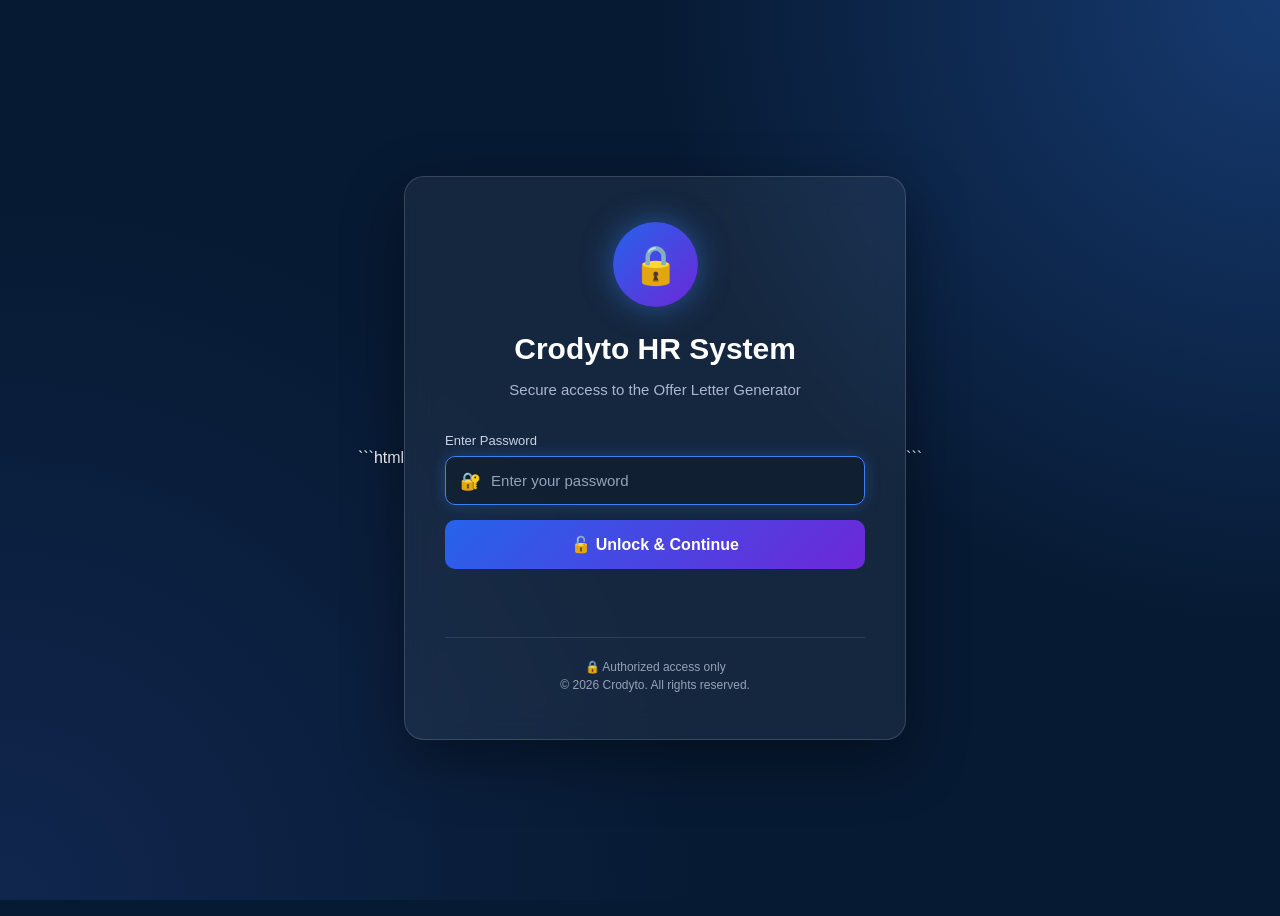
==== commit 47ee811f: "Update index.html" ====
--- a/index.html
+++ b/index.html
@@ -1,10 +1,11 @@
+```html
 <!DOCTYPE html>
 <html lang="en">
 <head>
     <meta charset="UTF-8">
     <meta name="viewport" content="width=device-width, initial-scale=1.0">
 
-    <title>Crodyto HR - Secure Access</title>
+    <title>Crodyto HR | Secure Access</title>
 
     <link rel="stylesheet" href="style.css">
 </head>
@@ -27,9 +28,7 @@
 
         <form id="lockForm">
 
-            <label for="password">
-                Enter Password
-            </label>
+            <label for="password">Enter Password</label>
 
             <div class="input-box">
 
@@ -45,7 +44,7 @@
 
             </div>
 
-            <button type="submit">
+            <button type="submit" id="unlockButton">
                 🔓 Unlock & Continue
             </button>
 
@@ -55,7 +54,7 @@
 
         <div class="footer">
             🔒 Authorized access only
-            <br><br>
+            <br>
             © 2026 Crodyto. All rights reserved.
         </div>
 
@@ -65,4 +64,4 @@
 
 </body>
 </html>
-
+```
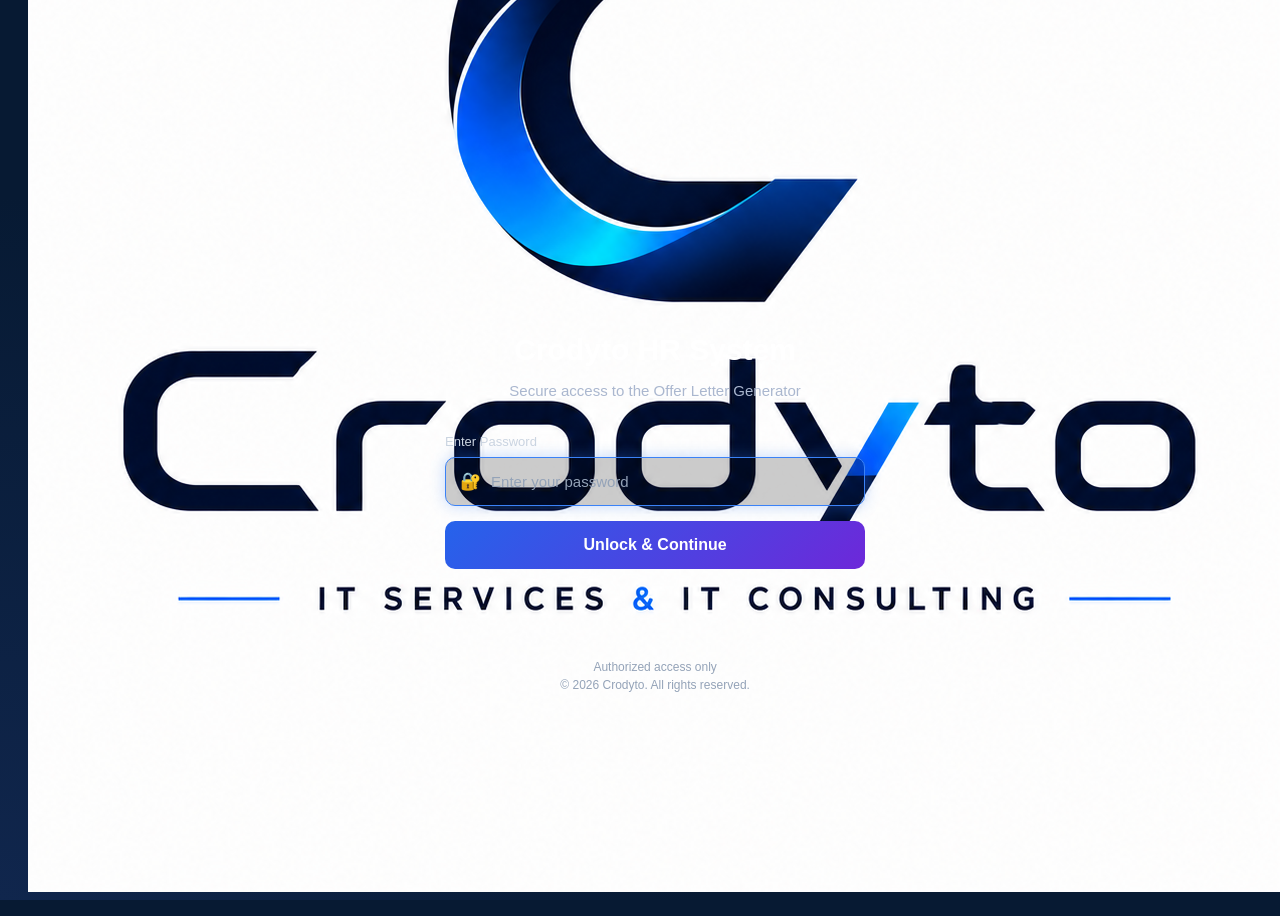
==== commit 944eef96: "Remove emojis and use text in index.html Replaced emoji with text for logo and button." ====
--- a/index.html
+++ b/index.html
@@ -16,8 +16,9 @@
 
     <main class="lock-container">
 
+        <!-- Crodyto Logo -->
         <div class="logo-box">
-            🔒
+            <img src="logo.png" alt="Crodyto Logo">
         </div>
 
         <h1>Crodyto HR System</h1>
@@ -45,7 +46,7 @@
             </div>
 
             <button type="submit" id="unlockButton">
-                🔓 Unlock & Continue
+                Unlock & Continue
             </button>
 
         </form>
@@ -53,7 +54,7 @@
         <p id="error"></p>
 
         <div class="footer">
-            🔒 Authorized access only
+            Authorized access only
             <br>
             © 2026 Crodyto. All rights reserved.
         </div>
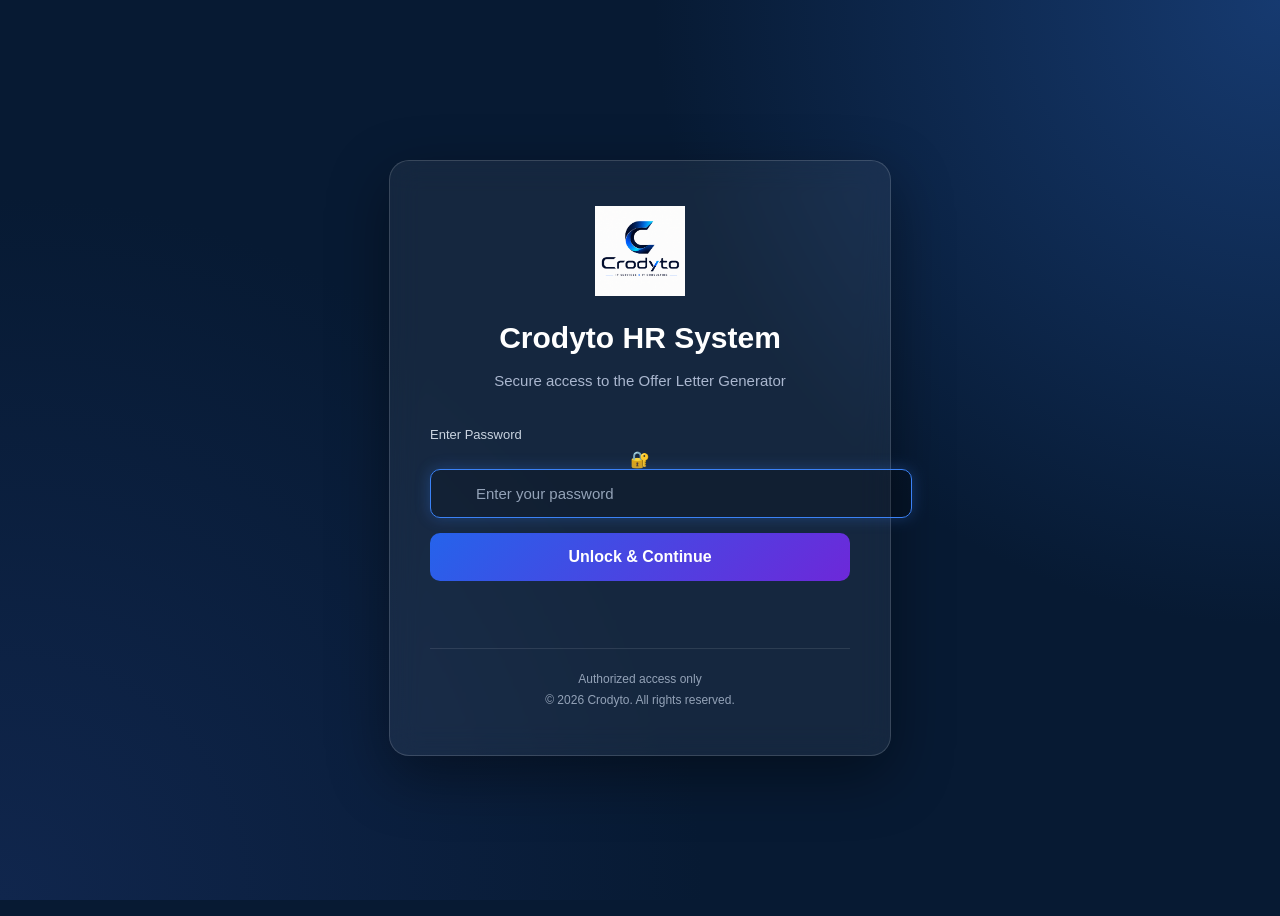
==== commit 1b9b1ba3: "Update file paths for CSS and JS resources" ====
--- a/index.html
+++ b/index.html
@@ -1,4 +1,3 @@
-```html
 <!DOCTYPE html>
 <html lang="en">
 <head>
@@ -7,7 +6,7 @@
 
     <title>Crodyto HR | Secure Access</title>
 
-    <link rel="stylesheet" href="style.css">
+    <link rel="stylesheet" href="./style.css">
 </head>
 
 <body>
@@ -16,9 +15,8 @@
 
     <main class="lock-container">
 
-        <!-- Crodyto Logo -->
         <div class="logo-box">
-            <img src="logo.png" alt="Crodyto Logo">
+            <img src="./logo.png" alt="Crodyto Logo">
         </div>
 
         <h1>Crodyto HR System</h1>
@@ -32,20 +30,17 @@
             <label for="password">Enter Password</label>
 
             <div class="input-box">
-
-                <span class="lock-icon-small">🔐</span>
+                <span>🔐</span>
 
                 <input
                     type="password"
                     id="password"
                     placeholder="Enter your password"
                     autocomplete="off"
-                    required
                 >
-
             </div>
 
-            <button type="submit" id="unlockButton">
+            <button type="submit">
                 Unlock & Continue
             </button>
 
@@ -61,8 +56,7 @@
 
     </main>
 
-    <script src="script.js"></script>
+    <script src="./script.js"></script>
 
 </body>
 </html>
-```
--- a/style.css
+++ b/style.css
@@ -8,47 +8,72 @@
 body {
     font-family: Arial, sans-serif;
     min-height: 100vh;
+
     display: flex;
     justify-content: center;
     align-items: center;
+
     background: #071a33;
     color: white;
+
     overflow: hidden;
 }
 
 .background {
     position: fixed;
     inset: 0;
+
     background:
-        radial-gradient(circle at top right, #163a70, transparent 40%),
-        radial-gradient(circle at bottom left, #10264d, transparent 45%),
+        radial-gradient(
+            circle at top right,
+            #163a70,
+            transparent 40%
+        ),
+        radial-gradient(
+            circle at bottom left,
+            #10264d,
+            transparent 45%
+        ),
         #071a33;
+
     z-index: -1;
 }
 
 .lock-container {
     width: 420px;
     max-width: 90%;
+
     padding: 45px 40px;
+
     background: rgba(255, 255, 255, 0.06);
+
     border: 1px solid rgba(255, 255, 255, 0.15);
+
     border-radius: 20px;
+
     text-align: center;
+
     box-shadow: 0 20px 60px rgba(0, 0, 0, 0.4);
+
     backdrop-filter: blur(15px);
 }
 
 .logo-box {
-    width: 85px;
-    height: 85px;
+    width: 150px;
+    height: 90px;
+
     margin: 0 auto 25px;
-    border-radius: 50%;
-    background: linear-gradient(135deg, #2563eb, #6d28d9);
+
     display: flex;
     justify-content: center;
     align-items: center;
-    font-size: 38px;
-    box-shadow: 0 0 30px rgba(59, 130, 246, 0.5);
+}
+
+.logo-box img {
+    max-width: 100%;
+    max-height: 100%;
+
+    object-fit: contain;
 }
 
 h1 {
@@ -59,14 +84,18 @@
 .subtitle {
     color: #aab7cf;
     margin-bottom: 35px;
+
     font-size: 15px;
+    line-height: 1.5;
 }
 
 label {
     display: block;
     text-align: left;
+
     font-size: 13px;
     color: #cbd5e1;
+
     margin-bottom: 8px;
 }
 
@@ -77,12 +106,19 @@
 
 input {
     width: 100%;
+
     padding: 15px 15px 15px 45px;
+
     border-radius: 10px;
+
     border: 1px solid rgba(255, 255, 255, 0.15);
+
     background: rgba(0, 0, 0, 0.2);
+
     color: white;
+
     outline: none;
+
     font-size: 15px;
 }
 
@@ -92,33 +128,53 @@
 
 input:focus {
     border-color: #3b82f6;
-    box-shadow: 0 0 15px rgba(59, 130, 246, 0.3);
+
+    box-shadow:
+        0 0 15px
+        rgba(59, 130, 246, 0.3);
 }
 
 .lock-icon-small {
     position: absolute;
+
     left: 15px;
     top: 50%;
+
     transform: translateY(-50%);
+
     font-size: 17px;
 }
 
 button {
     width: 100%;
+
     padding: 15px;
+
     border: none;
     border-radius: 10px;
+
     font-size: 16px;
     font-weight: bold;
+
     color: white;
     cursor: pointer;
-    background: linear-gradient(135deg, #2563eb, #6d28d9);
+
+    background:
+        linear-gradient(
+            135deg,
+            #2563eb,
+            #6d28d9
+        );
+
     transition: 0.3s;
 }
 
 button:hover {
     transform: translateY(-2px);
-    box-shadow: 0 10px 25px rgba(59, 130, 246, 0.35);
+
+    box-shadow:
+        0 10px 25px
+        rgba(59, 130, 246, 0.35);
 }
 
 button:active {
@@ -127,7 +183,9 @@
 
 #error {
     min-height: 22px;
+
     margin-top: 15px;
+
     color: #ff6b6b;
     font-size: 14px;
 }
@@ -135,17 +193,27 @@
 .footer {
     margin-top: 30px;
     padding-top: 20px;
-    border-top: 1px solid rgba(255, 255, 255, 0.1);
+
+    border-top:
+        1px solid
+        rgba(255, 255, 255, 0.1);
+
     color: #94a3b8;
+
     font-size: 12px;
-    line-height: 1.5;
+    line-height: 1.7;
 }
 
 @media (max-width: 500px) {
+
     .lock-container {
         padding: 35px 25px;
     }
 
+    .logo-box {
+        width: 130px;
+    }
+
     h1 {
         font-size: 25px;
     }
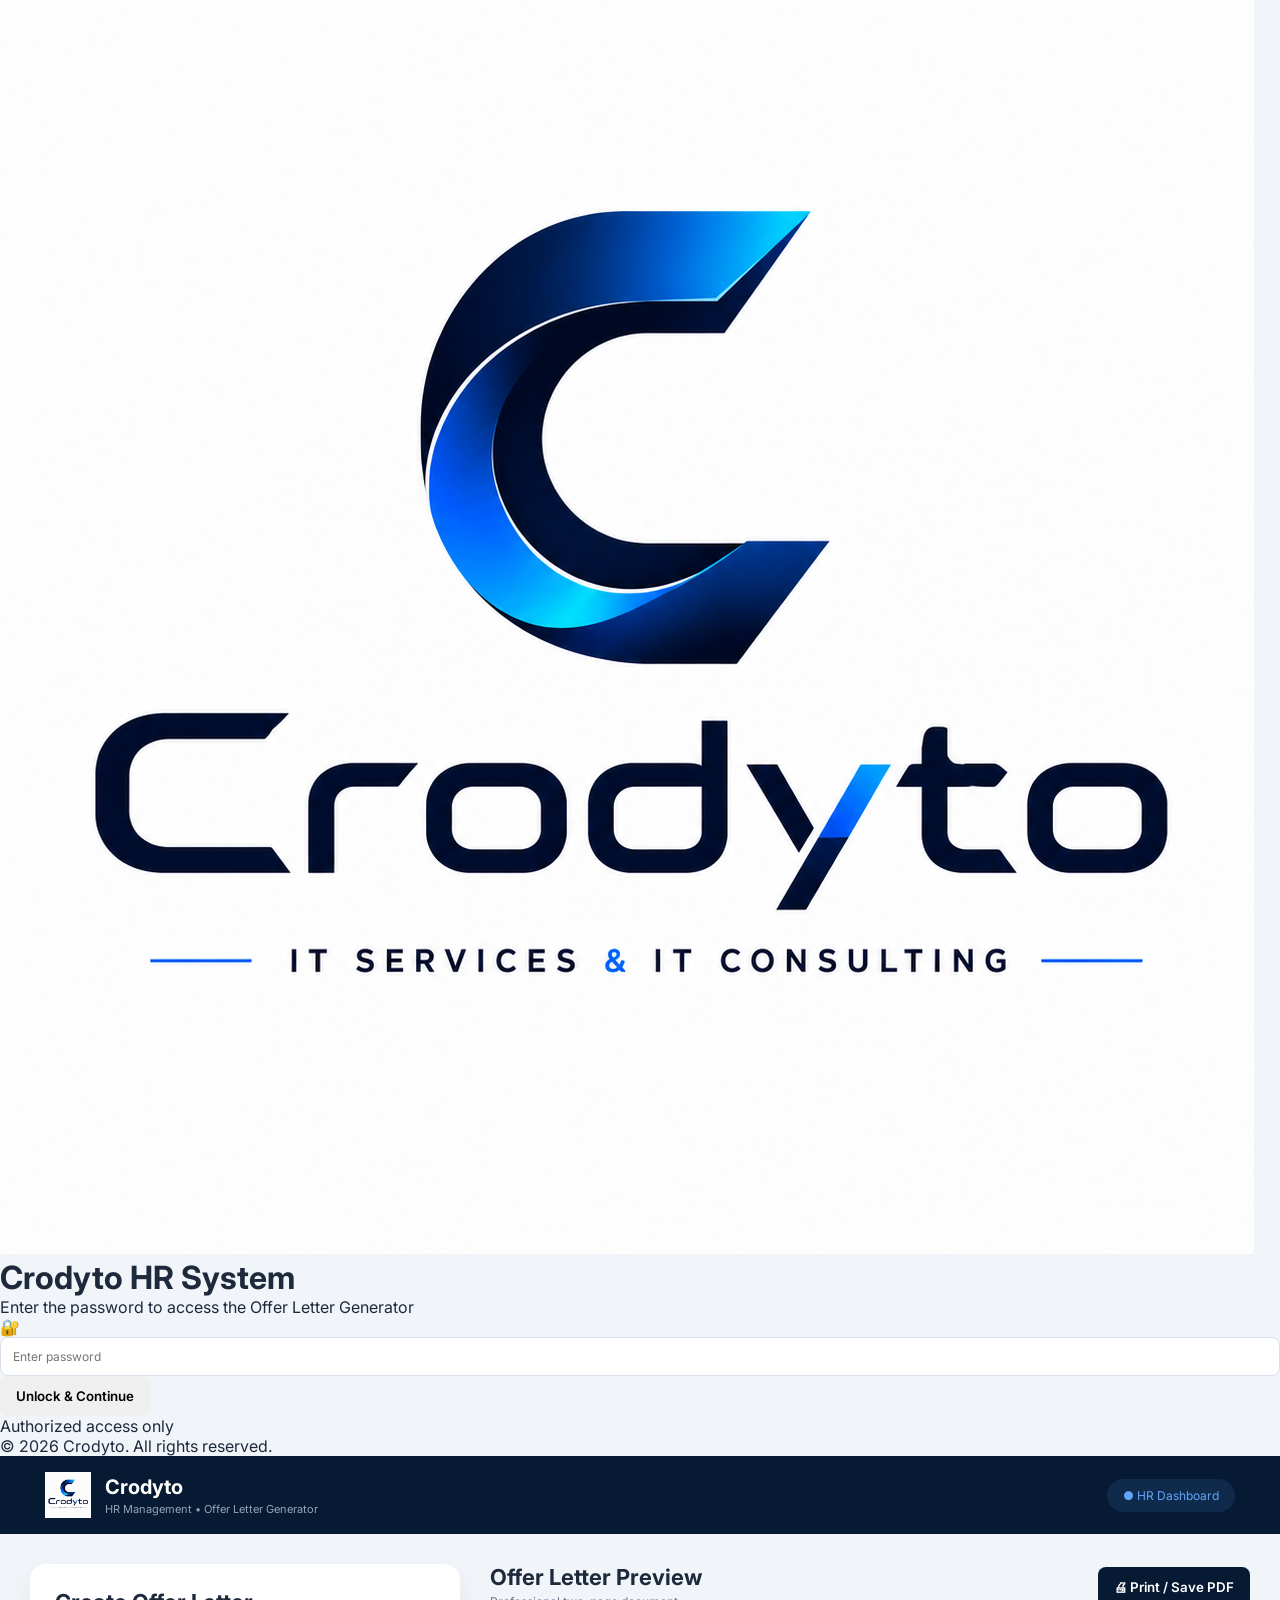
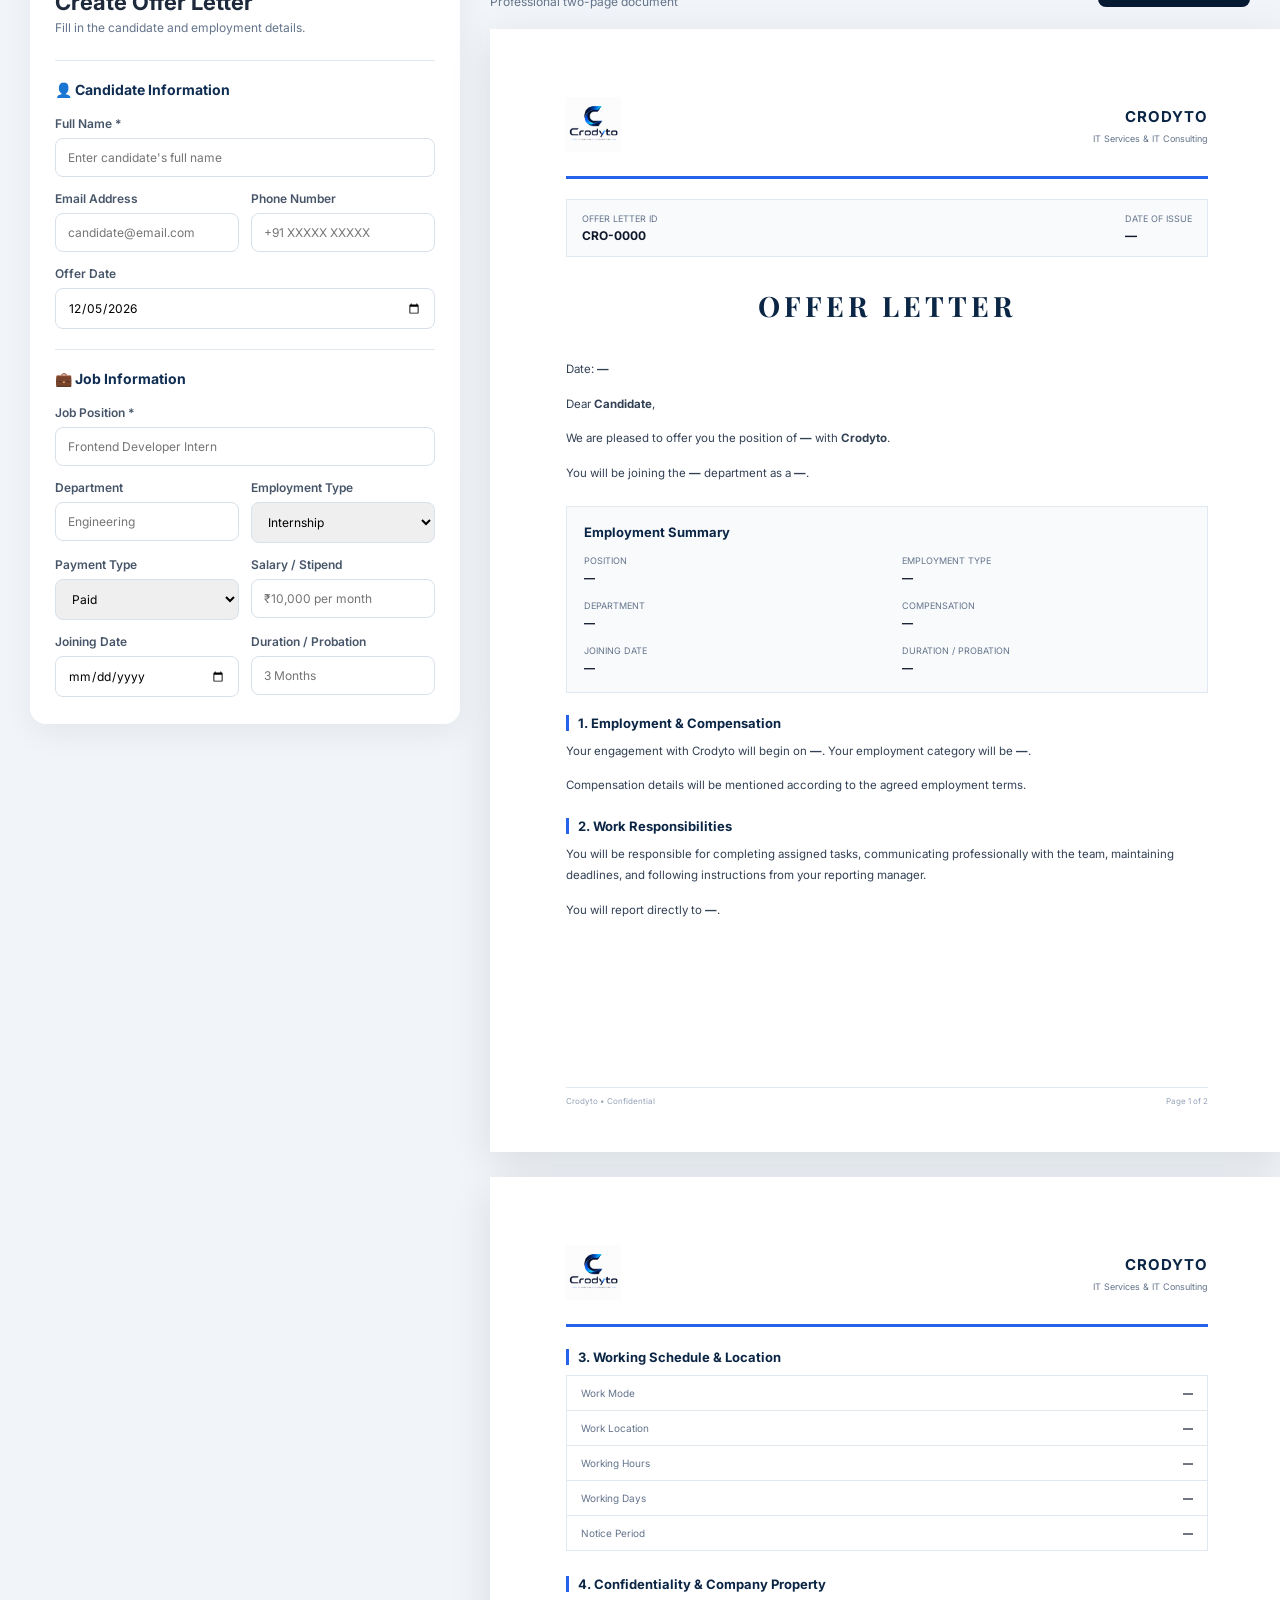
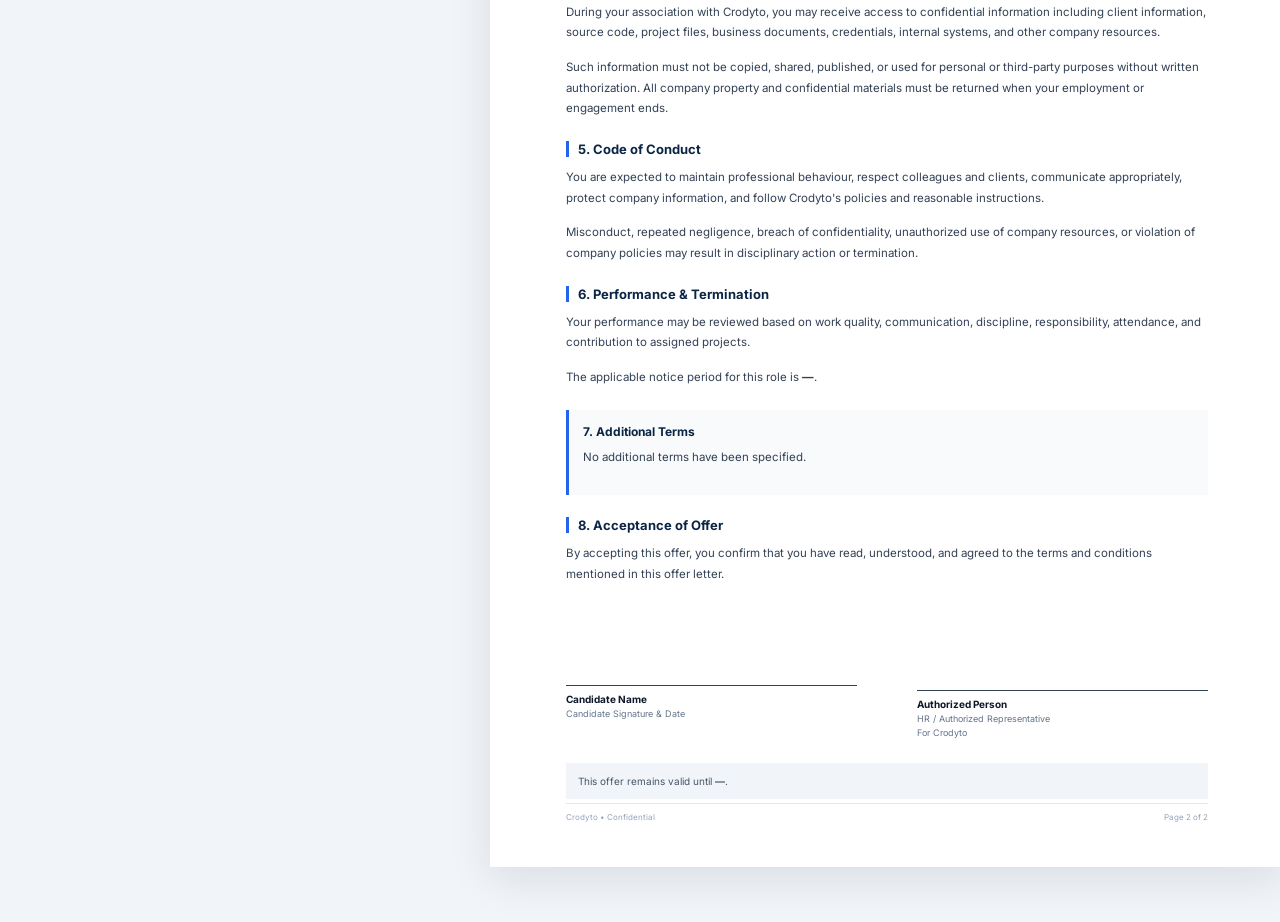
==== commit e6244faf: "Update index.html" ====
--- a/index.html
+++ b/index.html
@@ -1,62 +1,871 @@
 <!DOCTYPE html>
 <html lang="en">
 <head>
-    <meta charset="UTF-8">
-    <meta name="viewport" content="width=device-width, initial-scale=1.0">
-
-    <title>Crodyto HR | Secure Access</title>
-
-    <link rel="stylesheet" href="./style.css">
+  <meta charset="UTF-8" />
+  <meta name="viewport" content="width=device-width, initial-scale=1.0" />
+
+  <title>Crodyto HR | Offer Letter Generator</title>
+
+  <link rel="stylesheet" href="offer_letter_style.css" />
 </head>
 
 <body>
-
-    <div class="background"></div>
-
-    <main class="lock-container">
-
-        <div class="logo-box">
-            <img src="./logo.png" alt="Crodyto Logo">
-        </div>
+<!-- CRODYTO SECURITY LOCK -->
+<div id="crodytoLockScreen">
+    <div class="crodytoLockBox">
+
+        <img
+            src="logo.png"
+            alt="Crodyto Logo"
+            class="crodytoLockLogo"
+        >
 
         <h1>Crodyto HR System</h1>
 
-        <p class="subtitle">
-            Secure access to the Offer Letter Generator
-        </p>
-
-        <form id="lockForm">
-
-            <label for="password">Enter Password</label>
-
-            <div class="input-box">
-                <span>🔐</span>
-
-                <input
-                    type="password"
-                    id="password"
-                    placeholder="Enter your password"
-                    autocomplete="off"
-                >
-            </div>
-
-            <button type="submit">
-                Unlock & Continue
-            </button>
-
-        </form>
-
-        <p id="error"></p>
-
-        <div class="footer">
+        <p class="crodytoLockSubtitle">
+            Enter the password to access the Offer Letter Generator
+        </p>
+
+        <div class="crodytoPasswordWrap">
+            <span>🔐</span>
+
+            <input
+                type="password"
+                id="crodytoPassword"
+                placeholder="Enter password"
+                autocomplete="off"
+            >
+        </div>
+
+        <button
+            type="button"
+            id="crodytoUnlockBtn"
+        >
+            Unlock & Continue
+        </button>
+
+        <p id="crodytoLockError"></p>
+
+        <div class="crodytoLockFooter">
             Authorized access only
             <br>
             © 2026 Crodyto. All rights reserved.
         </div>
 
-    </main>
-
-    <script src="./script.js"></script>
+    </div>
+</div>
+
+
+  <!-- TOPBAR -->
+  <header class="topbar">
+
+    <div class="brand">
+      <img src="logo.png" alt="Crodyto Logo" class="top-logo">
+
+      <div>
+        <h2>Crodyto</h2>
+        <span>HR Management • Offer Letter Generator</span>
+      </div>
+    </div>
+
+    <div class="dashboard-badge">
+      ● HR Dashboard
+    </div>
+
+  </header>
+
+
+  <main class="app-layout">
+
+    <!-- =========================
+         FORM PANEL
+    ========================== -->
+
+    <section class="form-panel">
+
+      <div class="panel-header">
+        <h2>Create Offer Letter</h2>
+        <p>Fill in the candidate and employment details.</p>
+      </div>
+
+
+      <!-- CANDIDATE INFORMATION -->
+
+      <div class="form-section">
+
+        <h3>👤 Candidate Information</h3>
+
+        <div class="form-group">
+          <label>Full Name *</label>
+          <input
+            type="text"
+            id="name"
+            placeholder="Enter candidate's full name"
+          >
+        </div>
+
+        <div class="form-row">
+
+          <div class="form-group">
+            <label>Email Address</label>
+            <input
+              type="email"
+              id="email"
+              placeholder="candidate@email.com"
+            >
+          </div>
+
+          <div class="form-group">
+            <label>Phone Number</label>
+            <input
+              type="text"
+              id="phone"
+              placeholder="+91 XXXXX XXXXX"
+            >
+          </div>
+
+        </div>
+
+        <div class="form-group">
+          <label>Offer Date</label>
+          <input type="date" id="offerDate">
+        </div>
+
+      </div>
+
+
+      <!-- JOB INFORMATION -->
+
+      <div class="form-section">
+
+        <h3>💼 Job Information</h3>
+
+        <div class="form-group">
+          <label>Job Position *</label>
+
+          <input
+            type="text"
+            id="position"
+            placeholder="Frontend Developer Intern"
+          >
+        </div>
+
+
+        <div class="form-row">
+
+          <div class="form-group">
+
+            <label>Department</label>
+
+            <input
+              type="text"
+              id="department"
+              placeholder="Engineering"
+            >
+
+          </div>
+
+
+          <div class="form-group">
+
+            <label>Employment Type</label>
+
+            <select id="employmentType">
+              <option value="Internship">Internship</option>
+              <option value="Full-Time">Full-Time</option>
+              <option value="Part-Time">Part-Time</option>
+              <option value="Contract">Contract</option>
+            </select>
+
+          </div>
+
+        </div>
+
+
+        <!-- PAID / UNPAID -->
+
+        <div class="form-row">
+
+          <div class="form-group">
+
+            <label>Payment Type</label>
+
+            <select id="paymentType">
+              <option value="Paid">Paid</option>
+              <option value="Unpaid">Unpaid</option>
+            </select>
+
+          </div>
+
+
+          <div class="form-group">
+
+            <label>Salary / Stipend</label>
+
+            <input
+              type="text"
+              id="salary"
+              placeholder="₹10,000 per month"
+            >
+
+          </div>
+
+        </div>
+
+
+        <div class="form-row">
+
+          <div class="form-group">
+
+            <label>Joining Date</label>
+
+            <input
+              type="date"
+              id="joiningDate"
+            >
+
+          </div>
+
+
+          <div class="form-group">
+
+            <label>Duration / Probation</label>
+
+            <input
+              type="text"
+              id="duration"
+              placeholder="3 Months"
+            >
+
+          </div>
+
+        </div>
+
+      </div>
+
+
+      <!-- WORK INFORMATION -->
+
+      <div class="form-section">
+
+        <h3>🏢 Work Information</h3>
+
+
+        <div class="form-row">
+
+          <div class="form-group">
+
+            <label>Work Mode</label>
+
+            <select id="workMode">
+              <option value="Remote">Remote</option>
+              <option value="On-site">On-site</option>
+              <option value="Hybrid">Hybrid</option>
+            </select>
+
+          </div>
+
+
+          <div class="form-group">
+
+            <label>Work Location</label>
+
+            <input
+              type="text"
+              id="location"
+              placeholder="Siliguri / Remote"
+            >
+
+          </div>
+
+        </div>
+
+
+        <div class="form-row">
+
+          <div class="form-group">
+
+            <label>Working Hours</label>
+
+            <input
+              type="text"
+              id="workingHours"
+              placeholder="10:00 AM - 6:00 PM"
+            >
+
+          </div>
+
+
+          <div class="form-group">
+
+            <label>Working Days</label>
+
+            <input
+              type="text"
+              id="workingDays"
+              placeholder="Monday - Friday"
+            >
+
+          </div>
+
+        </div>
+
+
+        <div class="form-group">
+
+          <label>Reporting To</label>
+
+          <input
+            type="text"
+            id="reportingManager"
+            placeholder="Team Lead / Manager"
+          >
+
+        </div>
+
+      </div>
+
+
+      <!-- EMPLOYMENT CONDITIONS -->
+
+      <div class="form-section">
+
+        <h3>📋 Employment Conditions</h3>
+
+
+        <div class="form-row">
+
+          <div class="form-group">
+
+            <label>Notice Period</label>
+
+            <input
+              type="text"
+              id="noticePeriod"
+              placeholder="15 Days"
+            >
+
+          </div>
+
+
+          <div class="form-group">
+
+            <label>Offer Valid Until</label>
+
+            <input
+              type="date"
+              id="validUntil"
+            >
+
+          </div>
+
+        </div>
+
+
+        <div class="form-group">
+
+          <label>Additional Terms (Optional)</label>
+
+          <textarea
+            id="customTerms"
+            rows="5"
+            placeholder="Add any special conditions..."
+          ></textarea>
+
+        </div>
+
+      </div>
+
+
+      <!-- HR AUTHORIZATION -->
+
+      <div class="form-section">
+
+        <h3>✍️ HR Authorization</h3>
+
+
+        <div class="form-group">
+
+          <label>HR / Authorized Person Name</label>
+
+          <input
+            type="text"
+            id="hrName"
+            placeholder="Authorized Person"
+          >
+
+        </div>
+
+
+        <div class="form-group">
+
+          <label>Designation</label>
+
+          <input
+            type="text"
+            id="hrDesignation"
+            placeholder="HR Manager / Founder"
+          >
+
+        </div>
+
+
+        <div class="form-group">
+
+          <label>Upload HR Signature</label>
+
+          <input
+            type="file"
+            id="signatureUpload"
+            accept="image/*"
+          >
+
+        </div>
+
+      </div>
+
+
+      <!-- BUTTONS -->
+
+      <div class="button-group">
+
+        <button
+          type="button"
+          class="generate-btn"
+          id="generateBtn"
+        >
+          Generate Offer Letter
+        </button>
+
+
+        <button
+          type="button"
+          class="clear-btn"
+          id="clearBtn"
+        >
+          Clear
+        </button>
+
+      </div>
+
+    </section>
+
+
+
+    <!-- =========================
+         PREVIEW PANEL
+    ========================== -->
+
+    <section class="preview-panel">
+
+
+      <div class="preview-header">
+
+        <div>
+          <h2>Offer Letter Preview</h2>
+          <p>Professional two-page document</p>
+        </div>
+
+
+        <button
+          type="button"
+          class="print-btn"
+          id="printBtn"
+        >
+          🖨 Print / Save PDF
+        </button>
+
+      </div>
+
+
+
+      <!-- =========================
+           PAGE 1
+      ========================== -->
+
+      <article class="offer-page">
+
+
+        <div class="letter-header">
+
+          <div class="company-brand">
+
+            <img
+              src="logo.png"
+              alt="Crodyto"
+              class="letter-logo"
+            >
+
+          </div>
+
+
+          <div class="company-meta">
+
+            <strong>CRODYTO</strong>
+
+            <span>
+              IT Services & IT Consulting
+            </span>
+
+          </div>
+
+        </div>
+
+
+        <div class="blue-line"></div>
+
+
+        <div class="offer-meta">
+
+          <div>
+            <span>Offer Letter ID</span>
+            <strong id="offerId">CRO-0000</strong>
+          </div>
+
+          <div>
+            <span>Date of Issue</span>
+            <strong id="previewOfferDate">—</strong>
+          </div>
+
+        </div>
+
+
+        <h1 class="letter-title">
+          OFFER LETTER
+        </h1>
+
+
+        <p>
+          Date:
+          <strong id="letterDate">—</strong>
+        </p>
+
+
+        <p>
+          Dear
+          <strong id="previewName">Candidate</strong>,
+        </p>
+
+
+        <p>
+          We are pleased to offer you the position of
+          <strong id="previewPosition">—</strong>
+          with <strong>Crodyto</strong>.
+        </p>
+
+
+        <p>
+          You will be joining the
+          <strong id="previewDepartment">—</strong>
+          department as a
+          <strong id="previewEmploymentType">—</strong>.
+        </p>
+
+
+        <!-- EMPLOYMENT SUMMARY -->
+
+        <div class="summary-box">
+
+          <h3>Employment Summary</h3>
+
+          <div class="summary-grid">
+
+            <div>
+              <span>Position</span>
+              <strong id="summaryPosition">—</strong>
+            </div>
+
+            <div>
+              <span>Employment Type</span>
+              <strong id="summaryEmployment">—</strong>
+            </div>
+
+            <div>
+              <span>Department</span>
+              <strong id="summaryDepartment">—</strong>
+            </div>
+
+            <div>
+              <span>Compensation</span>
+              <strong id="summarySalary">—</strong>
+            </div>
+
+            <div>
+              <span>Joining Date</span>
+              <strong id="summaryJoining">—</strong>
+            </div>
+
+            <div>
+              <span>Duration / Probation</span>
+              <strong id="summaryDuration">—</strong>
+            </div>
+
+          </div>
+
+        </div>
+
+
+        <h3 class="section-title">
+          1. Employment & Compensation
+        </h3>
+
+        <p>
+          Your engagement with Crodyto will begin on
+          <strong id="textJoiningDate">—</strong>.
+          Your employment category will be
+          <strong id="textEmploymentType">—</strong>.
+        </p>
+
+        <p id="paymentParagraph">
+          Compensation details will be mentioned according to the agreed
+          employment terms.
+        </p>
+
+
+        <h3 class="section-title">
+          2. Work Responsibilities
+        </h3>
+
+        <p>
+          You will be responsible for completing assigned tasks,
+          communicating professionally with the team, maintaining deadlines,
+          and following instructions from your reporting manager.
+        </p>
+
+        <p>
+          You will report directly to
+          <strong id="previewReportingManager">—</strong>.
+        </p>
+
+
+        <div class="page-footer">
+          <span>Crodyto • Confidential</span>
+          <span>Page 1 of 2</span>
+        </div>
+
+      </article>
+
+
+
+      <!-- =========================
+           PAGE 2
+      ========================== -->
+
+      <article class="offer-page second-page">
+
+
+        <div class="letter-header">
+
+          <div class="company-brand">
+
+            <img
+              src="logo.png"
+              alt="Crodyto"
+              class="letter-logo"
+            >
+
+          </div>
+
+
+          <div class="company-meta">
+
+            <strong>CRODYTO</strong>
+
+            <span>
+              IT Services & IT Consulting
+            </span>
+
+          </div>
+
+        </div>
+
+
+        <div class="blue-line"></div>
+
+
+        <h3 class="section-title">
+          3. Working Schedule & Location
+        </h3>
+
+
+        <div class="details-table">
+
+          <div class="table-row">
+            <span>Work Mode</span>
+            <strong id="detailWorkMode">—</strong>
+          </div>
+
+          <div class="table-row">
+            <span>Work Location</span>
+            <strong id="detailLocation">—</strong>
+          </div>
+
+          <div class="table-row">
+            <span>Working Hours</span>
+            <strong id="detailWorkingHours">—</strong>
+          </div>
+
+          <div class="table-row">
+            <span>Working Days</span>
+            <strong id="detailWorkingDays">—</strong>
+          </div>
+
+          <div class="table-row">
+            <span>Notice Period</span>
+            <strong id="detailNoticePeriod">—</strong>
+          </div>
+
+        </div>
+
+
+        <h3 class="section-title">
+          4. Confidentiality & Company Property
+        </h3>
+
+        <p>
+          During your association with Crodyto, you may receive access to
+          confidential information including client information, source code,
+          project files, business documents, credentials, internal systems,
+          and other company resources.
+        </p>
+
+        <p>
+          Such information must not be copied, shared, published, or used for
+          personal or third-party purposes without written authorization.
+          All company property and confidential materials must be returned
+          when your employment or engagement ends.
+        </p>
+
+
+        <h3 class="section-title">
+          5. Code of Conduct
+        </h3>
+
+        <p>
+          You are expected to maintain professional behaviour, respect
+          colleagues and clients, communicate appropriately, protect company
+          information, and follow Crodyto's policies and reasonable
+          instructions.
+        </p>
+
+        <p>
+          Misconduct, repeated negligence, breach of confidentiality,
+          unauthorized use of company resources, or violation of company
+          policies may result in disciplinary action or termination.
+        </p>
+
+
+        <h3 class="section-title">
+          6. Performance & Termination
+        </h3>
+
+        <p>
+          Your performance may be reviewed based on work quality,
+          communication, discipline, responsibility, attendance, and
+          contribution to assigned projects.
+        </p>
+
+        <p>
+          The applicable notice period for this role is
+          <strong id="previewNoticePeriod">—</strong>.
+        </p>
+
+
+        <!-- ADDITIONAL TERMS -->
+
+        <div class="custom-terms">
+
+          <h3>7. Additional Terms</h3>
+
+          <p id="previewCustomTerms">
+            No additional terms have been specified.
+          </p>
+
+        </div>
+
+
+        <h3 class="section-title">
+          8. Acceptance of Offer
+        </h3>
+
+        <p>
+          By accepting this offer, you confirm that you have read,
+          understood, and agreed to the terms and conditions mentioned in
+          this offer letter.
+        </p>
+
+
+        <!-- SIGNATURES -->
+
+        <div class="signature-area">
+
+
+          <div class="signature-block">
+
+            <div class="signature-space"></div>
+
+            <div class="signature-line"></div>
+
+            <strong id="candidateNameSignature">
+              Candidate Name
+            </strong>
+
+            <span>Candidate Signature & Date</span>
+
+          </div>
+
+
+
+          <div class="signature-block">
+
+            <div class="signature-image-box">
+
+              <img
+                id="signaturePreview"
+                src=""
+                alt="HR Signature"
+              >
+
+            </div>
+
+            <div class="signature-line"></div>
+
+            <strong id="previewHrName">
+              Authorized Person
+            </strong>
+
+            <span id="previewHrDesignation">
+              HR / Authorized Representative
+            </span>
+
+            <small>For Crodyto</small>
+
+          </div>
+
+        </div>
+
+
+        <div class="acceptance-note">
+
+          This offer remains valid until
+          <strong id="previewValidUntil">—</strong>.
+
+        </div>
+
+
+        <div class="page-footer">
+          <span>Crodyto • Confidential</span>
+          <span>Page 2 of 2</span>
+        </div>
+
+      </article>
+
+    </section>
+
+  </main>
+
+
+  <script src="offer_letter_script.js"></script>
 
 </body>
 </html>
--- a/offer_letter_style.css
+++ b/offer_letter_style.css
@@ -0,0 +1,614 @@
+@import url(
+  "https://fonts.googleapis.com/css2?family=Inter:wght@400;500;600;700;800&family=Playfair+Display:wght@600;700&display=swap"
+);
+
+* {
+  margin: 0;
+  padding: 0;
+  box-sizing: border-box;
+}
+
+body {
+  font-family: "Inter", sans-serif;
+  background: #f1f5f9;
+  color: #1e293b;
+}
+
+
+/* TOPBAR */
+
+.topbar {
+  height: 78px;
+  background: #071a33;
+
+  display: flex;
+  align-items: center;
+  justify-content: space-between;
+
+  padding: 0 45px;
+  color: white;
+}
+
+.brand {
+  display: flex;
+  align-items: center;
+  gap: 14px;
+}
+
+.top-logo {
+  width: 46px;
+  height: 46px;
+  object-fit: contain;
+}
+
+.brand h2 {
+  font-size: 20px;
+}
+
+.brand span {
+  display: block;
+  margin-top: 3px;
+  font-size: 11px;
+  color: #94a3b8;
+}
+
+.dashboard-badge {
+  padding: 9px 16px;
+  background: #102a4c;
+  border-radius: 30px;
+  color: #60a5fa;
+  font-size: 12px;
+}
+
+
+/* MAIN */
+
+.app-layout {
+  display: grid;
+  grid-template-columns: 430px 1fr;
+  gap: 30px;
+  padding: 30px;
+}
+
+
+/* FORM */
+
+.form-panel {
+  background: white;
+  border-radius: 16px;
+  padding: 25px;
+
+  height: calc(100vh - 140px);
+  overflow-y: auto;
+
+  box-shadow: 0 10px 30px rgba(15, 23, 42, 0.06);
+}
+
+.panel-header {
+  margin-bottom: 25px;
+}
+
+.panel-header h2 {
+  font-size: 22px;
+}
+
+.panel-header p {
+  margin-top: 5px;
+  color: #64748b;
+  font-size: 12px;
+}
+
+.form-section {
+  border-top: 1px solid #e2e8f0;
+  padding-top: 20px;
+  margin-top: 20px;
+}
+
+.form-section h3 {
+  font-size: 14px;
+  margin-bottom: 18px;
+  color: #0f2d52;
+}
+
+.form-group {
+  display: flex;
+  flex-direction: column;
+  margin-bottom: 14px;
+}
+
+.form-group label {
+  font-size: 12px;
+  font-weight: 600;
+  margin-bottom: 7px;
+  color: #475569;
+}
+
+input,
+select,
+textarea {
+  width: 100%;
+  border: 1px solid #d8e0ea;
+  border-radius: 8px;
+
+  padding: 11px 12px;
+
+  font-family: inherit;
+  font-size: 12px;
+
+  outline: none;
+  transition: 0.2s;
+}
+
+textarea {
+  resize: vertical;
+}
+
+input:focus,
+select:focus,
+textarea:focus {
+  border-color: #2563eb;
+  box-shadow: 0 0 0 3px rgba(37, 99, 235, 0.08);
+}
+
+
+/* DISABLED SALARY FIELD */
+
+input:disabled {
+  background: #f1f5f9;
+  color: #94a3b8;
+  cursor: not-allowed;
+  border-color: #e2e8f0;
+}
+
+
+.form-row {
+  display: grid;
+  grid-template-columns: 1fr 1fr;
+  gap: 12px;
+}
+
+
+/* BUTTONS */
+
+.button-group {
+  display: flex;
+  gap: 10px;
+  margin-top: 25px;
+}
+
+button {
+  border: none;
+  padding: 12px 16px;
+  border-radius: 8px;
+
+  font-family: inherit;
+  font-weight: 600;
+
+  cursor: pointer;
+  transition: 0.2s;
+}
+
+.generate-btn {
+  flex: 1;
+  background: #2563eb;
+  color: white;
+}
+
+.generate-btn:hover {
+  background: #1d4ed8;
+}
+
+.clear-btn {
+  background: #e2e8f0;
+  color: #334155;
+}
+
+
+/* PREVIEW */
+
+.preview-panel {
+  min-width: 0;
+}
+
+.preview-header {
+  display: flex;
+  justify-content: space-between;
+  align-items: center;
+
+  margin-bottom: 20px;
+}
+
+.preview-header h2 {
+  font-size: 22px;
+}
+
+.preview-header p {
+  font-size: 12px;
+  color: #64748b;
+  margin-top: 4px;
+}
+
+.print-btn {
+  background: #071a33;
+  color: white;
+}
+
+
+/* OFFER PAGE */
+
+.offer-page {
+  width: 210mm;
+  min-height: 297mm;
+
+  background: white;
+
+  margin: 0 auto 25px;
+
+  padding: 18mm 20mm;
+
+  position: relative;
+
+  box-shadow: 0 12px 40px rgba(15, 23, 42, 0.1);
+}
+
+
+/* LETTER HEADER */
+
+.letter-header {
+  display: flex;
+  justify-content: space-between;
+  align-items: center;
+}
+
+.letter-logo {
+  max-width: 130px;
+  max-height: 55px;
+  object-fit: contain;
+}
+
+.company-meta {
+  text-align: right;
+}
+
+.company-meta strong {
+  display: block;
+  color: #0b2545;
+  font-size: 15px;
+  letter-spacing: 1px;
+}
+
+.company-meta span {
+  font-size: 9px;
+  color: #64748b;
+}
+
+.blue-line {
+  height: 3px;
+  background: #2563eb;
+  margin: 20px 0;
+}
+
+
+/* OFFER META */
+
+.offer-meta {
+  display: flex;
+  justify-content: space-between;
+
+  background: #f8fafc;
+  border: 1px solid #e2e8f0;
+
+  padding: 13px 15px;
+  margin-bottom: 30px;
+}
+
+.offer-meta div {
+  display: flex;
+  flex-direction: column;
+  gap: 4px;
+}
+
+.offer-meta span {
+  font-size: 9px;
+  text-transform: uppercase;
+  color: #64748b;
+}
+
+.offer-meta strong {
+  font-size: 12px;
+  color: #0f172a;
+}
+
+
+/* LETTER CONTENT */
+
+.letter-title {
+  text-align: center;
+
+  font-family: "Playfair Display", serif;
+
+  font-size: 28px;
+  letter-spacing: 4px;
+
+  color: #0b2545;
+
+  margin-bottom: 35px;
+}
+
+.offer-page p {
+  font-size: 11.5px;
+  line-height: 1.8;
+  margin-bottom: 14px;
+  color: #334155;
+}
+
+.section-title {
+  margin-top: 22px;
+  margin-bottom: 10px;
+
+  font-size: 13px;
+  color: #0b2545;
+
+  border-left: 3px solid #2563eb;
+  padding-left: 9px;
+}
+
+
+/* SUMMARY */
+
+.summary-box {
+  background: #f8fafc;
+  border: 1px solid #e2e8f0;
+
+  padding: 17px;
+  margin: 22px 0;
+}
+
+.summary-box h3 {
+  font-size: 13px;
+  color: #0b2545;
+  margin-bottom: 15px;
+}
+
+.summary-grid {
+  display: grid;
+  grid-template-columns: 1fr 1fr;
+  gap: 15px 30px;
+}
+
+.summary-grid div {
+  display: flex;
+  flex-direction: column;
+  gap: 5px;
+}
+
+.summary-grid span {
+  font-size: 9px;
+  text-transform: uppercase;
+  color: #64748b;
+}
+
+.summary-grid strong {
+  font-size: 11px;
+  color: #0f172a;
+}
+
+
+/* DETAILS TABLE */
+
+.details-table {
+  border: 1px solid #e2e8f0;
+  margin-bottom: 25px;
+}
+
+.table-row {
+  display: flex;
+  justify-content: space-between;
+
+  padding: 11px 14px;
+
+  border-bottom: 1px solid #e2e8f0;
+}
+
+.table-row:last-child {
+  border-bottom: none;
+}
+
+.table-row span {
+  font-size: 10px;
+  color: #64748b;
+}
+
+.table-row strong {
+  font-size: 10px;
+  color: #0f172a;
+}
+
+
+/* CUSTOM TERMS */
+
+.custom-terms {
+  background: #f8fafc;
+
+  border-left: 3px solid #2563eb;
+
+  padding: 14px;
+  margin-top: 22px;
+}
+
+.custom-terms h3 {
+  font-size: 12px;
+  margin-bottom: 8px;
+  color: #0b2545;
+}
+
+
+/* SIGNATURE */
+
+.signature-area {
+  display: flex;
+  justify-content: space-between;
+
+  gap: 60px;
+  margin-top: 45px;
+}
+
+.signature-block {
+  width: 50%;
+  display: flex;
+  flex-direction: column;
+}
+
+.signature-space {
+  height: 55px;
+}
+
+.signature-image-box {
+  height: 60px;
+  display: flex;
+  align-items: end;
+}
+
+.signature-image-box img {
+  max-height: 58px;
+  max-width: 160px;
+  object-fit: contain;
+  display: none;
+}
+
+.signature-line {
+  border-top: 1px solid #334155;
+  margin-bottom: 7px;
+}
+
+.signature-block strong {
+  font-size: 10px;
+  color: #0f172a;
+}
+
+.signature-block span,
+.signature-block small {
+  font-size: 9px;
+  color: #64748b;
+  margin-top: 3px;
+}
+
+
+/* ACCEPTANCE */
+
+.acceptance-note {
+  margin-top: 25px;
+  padding: 12px;
+
+  background: #f1f5f9;
+
+  font-size: 10px;
+  color: #475569;
+}
+
+
+/* FOOTER */
+
+.page-footer {
+  position: absolute;
+
+  bottom: 12mm;
+  left: 20mm;
+  right: 20mm;
+
+  display: flex;
+  justify-content: space-between;
+
+  border-top: 1px solid #e2e8f0;
+
+  padding-top: 8px;
+
+  font-size: 8px;
+  color: #94a3b8;
+}
+
+
+/* RESPONSIVE */
+
+@media (max-width: 1200px) {
+
+  .app-layout {
+    grid-template-columns: 1fr;
+  }
+
+  .form-panel {
+    height: auto;
+  }
+
+}
+
+@media (max-width: 700px) {
+
+  .topbar {
+    padding: 0 20px;
+  }
+
+  .dashboard-badge {
+    display: none;
+  }
+
+  .app-layout {
+    padding: 12px;
+  }
+
+  .form-row {
+    grid-template-columns: 1fr;
+  }
+
+  .offer-page {
+    width: 100%;
+    min-height: auto;
+    padding: 30px 22px;
+  }
+
+  .signature-area {
+    flex-direction: column;
+    gap: 35px;
+  }
+
+  .signature-block {
+    width: 100%;
+  }
+
+}
+
+
+/* PRINT */
+
+@media print {
+
+  body {
+    background: white;
+  }
+
+  .topbar,
+  .form-panel,
+  .preview-header {
+    display: none !important;
+  }
+
+  .app-layout {
+    display: block;
+    padding: 0;
+  }
+
+  .offer-page {
+    width: 210mm;
+    min-height: 297mm;
+
+    margin: 0;
+    box-shadow: none;
+
+    page-break-after: always;
+  }
+
+  .offer-page:last-child {
+    page-break-after: auto;
+  }
+
+}
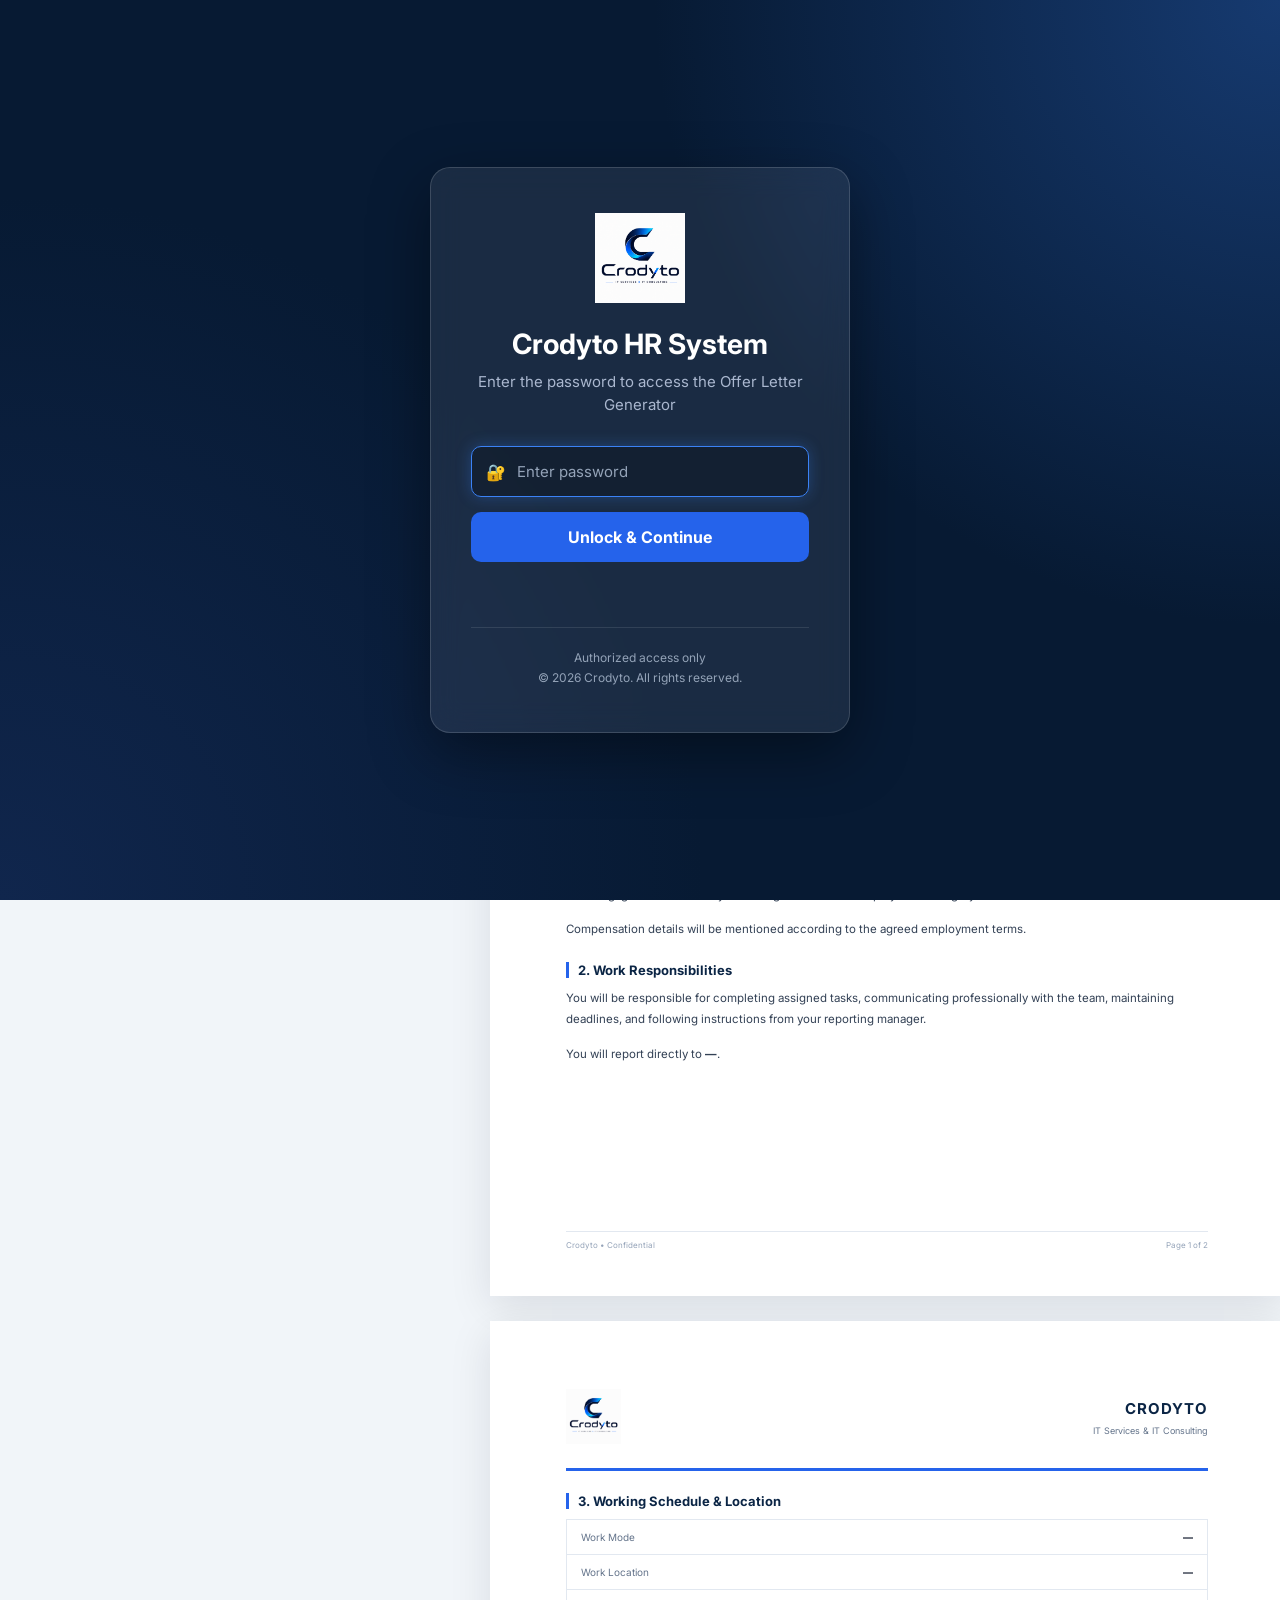
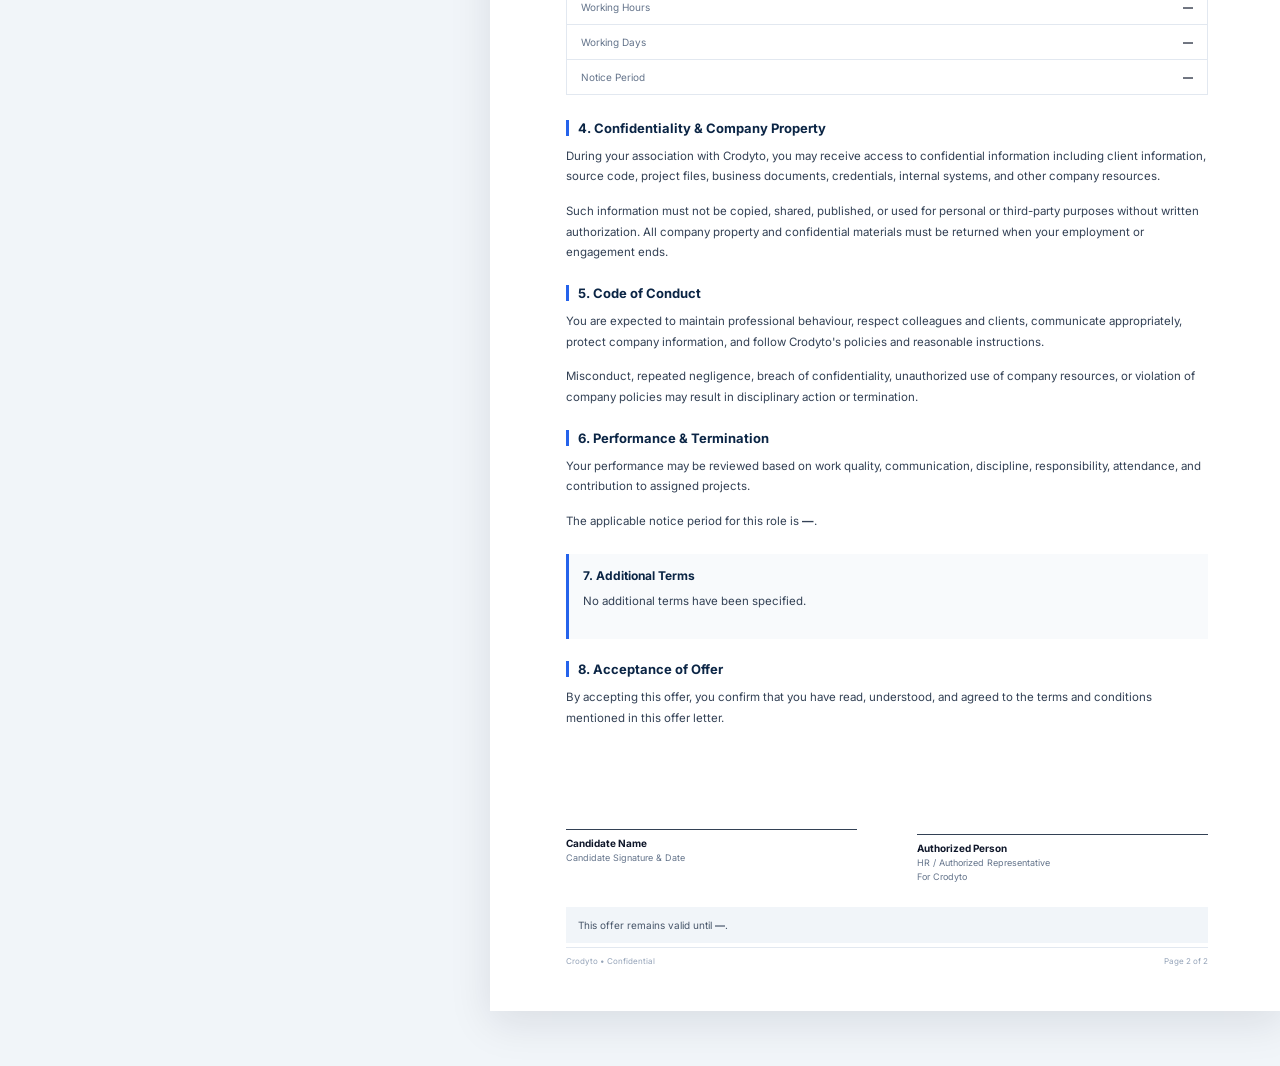
==== commit 9a2a8d93: "Update index.html" ====
--- a/index.html
+++ b/index.html
@@ -6,7 +6,7 @@
 
   <title>Crodyto HR | Offer Letter Generator</title>
 
-  <link rel="stylesheet" href="offer_letter_style.css" />
+  <link rel="stylesheet" href="style.css" />
 </head>
 
 <body>
@@ -865,7 +865,7 @@
   </main>
 
 
-  <script src="offer_letter_script.js"></script>
+  <script src="script.js"></script>
 
 </body>
 </html>
--- a/style.css
+++ b/style.css
@@ -0,0 +1,783 @@
+@import url(
+  "https://fonts.googleapis.com/css2?family=Inter:wght@400;500;600;700;800&family=Playfair+Display:wght@600;700&display=swap"
+);
+
+* {
+  margin: 0;
+  padding: 0;
+  box-sizing: border-box;
+}
+
+body {
+  font-family: "Inter", sans-serif;
+  background: #f1f5f9;
+  color: #1e293b;
+}
+
+
+/* TOPBAR */
+
+.topbar {
+  height: 78px;
+  background: #071a33;
+
+  display: flex;
+  align-items: center;
+  justify-content: space-between;
+
+  padding: 0 45px;
+  color: white;
+}
+
+.brand {
+  display: flex;
+  align-items: center;
+  gap: 14px;
+}
+
+.top-logo {
+  width: 46px;
+  height: 46px;
+  object-fit: contain;
+}
+
+.brand h2 {
+  font-size: 20px;
+}
+
+.brand span {
+  display: block;
+  margin-top: 3px;
+  font-size: 11px;
+  color: #94a3b8;
+}
+
+.dashboard-badge {
+  padding: 9px 16px;
+  background: #102a4c;
+  border-radius: 30px;
+  color: #60a5fa;
+  font-size: 12px;
+}
+
+
+/* MAIN */
+
+.app-layout {
+  display: grid;
+  grid-template-columns: 430px 1fr;
+  gap: 30px;
+  padding: 30px;
+}
+
+
+/* FORM */
+
+.form-panel {
+  background: white;
+  border-radius: 16px;
+  padding: 25px;
+
+  height: calc(100vh - 140px);
+  overflow-y: auto;
+
+  box-shadow: 0 10px 30px rgba(15, 23, 42, 0.06);
+}
+
+.panel-header {
+  margin-bottom: 25px;
+}
+
+.panel-header h2 {
+  font-size: 22px;
+}
+
+.panel-header p {
+  margin-top: 5px;
+  color: #64748b;
+  font-size: 12px;
+}
+
+.form-section {
+  border-top: 1px solid #e2e8f0;
+  padding-top: 20px;
+  margin-top: 20px;
+}
+
+.form-section h3 {
+  font-size: 14px;
+  margin-bottom: 18px;
+  color: #0f2d52;
+}
+
+.form-group {
+  display: flex;
+  flex-direction: column;
+  margin-bottom: 14px;
+}
+
+.form-group label {
+  font-size: 12px;
+  font-weight: 600;
+  margin-bottom: 7px;
+  color: #475569;
+}
+
+input,
+select,
+textarea {
+  width: 100%;
+  border: 1px solid #d8e0ea;
+  border-radius: 8px;
+
+  padding: 11px 12px;
+
+  font-family: inherit;
+  font-size: 12px;
+
+  outline: none;
+  transition: 0.2s;
+}
+
+textarea {
+  resize: vertical;
+}
+
+input:focus,
+select:focus,
+textarea:focus {
+  border-color: #2563eb;
+  box-shadow: 0 0 0 3px rgba(37, 99, 235, 0.08);
+}
+
+
+/* DISABLED SALARY FIELD */
+
+input:disabled {
+  background: #f1f5f9;
+  color: #94a3b8;
+  cursor: not-allowed;
+  border-color: #e2e8f0;
+}
+
+
+.form-row {
+  display: grid;
+  grid-template-columns: 1fr 1fr;
+  gap: 12px;
+}
+
+
+/* BUTTONS */
+
+.button-group {
+  display: flex;
+  gap: 10px;
+  margin-top: 25px;
+}
+
+button {
+  border: none;
+  padding: 12px 16px;
+  border-radius: 8px;
+
+  font-family: inherit;
+  font-weight: 600;
+
+  cursor: pointer;
+  transition: 0.2s;
+}
+
+.generate-btn {
+  flex: 1;
+  background: #2563eb;
+  color: white;
+}
+
+.generate-btn:hover {
+  background: #1d4ed8;
+}
+
+.clear-btn {
+  background: #e2e8f0;
+  color: #334155;
+}
+
+
+/* PREVIEW */
+
+.preview-panel {
+  min-width: 0;
+}
+
+.preview-header {
+  display: flex;
+  justify-content: space-between;
+  align-items: center;
+
+  margin-bottom: 20px;
+}
+
+.preview-header h2 {
+  font-size: 22px;
+}
+
+.preview-header p {
+  font-size: 12px;
+  color: #64748b;
+  margin-top: 4px;
+}
+
+.print-btn {
+  background: #071a33;
+  color: white;
+}
+
+
+/* OFFER PAGE */
+
+.offer-page {
+  width: 210mm;
+  min-height: 297mm;
+
+  background: white;
+
+  margin: 0 auto 25px;
+
+  padding: 18mm 20mm;
+
+  position: relative;
+
+  box-shadow: 0 12px 40px rgba(15, 23, 42, 0.1);
+}
+
+
+/* LETTER HEADER */
+
+.letter-header {
+  display: flex;
+  justify-content: space-between;
+  align-items: center;
+}
+
+.letter-logo {
+  max-width: 130px;
+  max-height: 55px;
+  object-fit: contain;
+}
+
+.company-meta {
+  text-align: right;
+}
+
+.company-meta strong {
+  display: block;
+  color: #0b2545;
+  font-size: 15px;
+  letter-spacing: 1px;
+}
+
+.company-meta span {
+  font-size: 9px;
+  color: #64748b;
+}
+
+.blue-line {
+  height: 3px;
+  background: #2563eb;
+  margin: 20px 0;
+}
+
+
+/* OFFER META */
+
+.offer-meta {
+  display: flex;
+  justify-content: space-between;
+
+  background: #f8fafc;
+  border: 1px solid #e2e8f0;
+
+  padding: 13px 15px;
+  margin-bottom: 30px;
+}
+
+.offer-meta div {
+  display: flex;
+  flex-direction: column;
+  gap: 4px;
+}
+
+.offer-meta span {
+  font-size: 9px;
+  text-transform: uppercase;
+  color: #64748b;
+}
+
+.offer-meta strong {
+  font-size: 12px;
+  color: #0f172a;
+}
+
+
+/* LETTER CONTENT */
+
+.letter-title {
+  text-align: center;
+
+  font-family: "Playfair Display", serif;
+
+  font-size: 28px;
+  letter-spacing: 4px;
+
+  color: #0b2545;
+
+  margin-bottom: 35px;
+}
+
+.offer-page p {
+  font-size: 11.5px;
+  line-height: 1.8;
+  margin-bottom: 14px;
+  color: #334155;
+}
+
+.section-title {
+  margin-top: 22px;
+  margin-bottom: 10px;
+
+  font-size: 13px;
+  color: #0b2545;
+
+  border-left: 3px solid #2563eb;
+  padding-left: 9px;
+}
+
+
+/* SUMMARY */
+
+.summary-box {
+  background: #f8fafc;
+  border: 1px solid #e2e8f0;
+
+  padding: 17px;
+  margin: 22px 0;
+}
+
+.summary-box h3 {
+  font-size: 13px;
+  color: #0b2545;
+  margin-bottom: 15px;
+}
+
+.summary-grid {
+  display: grid;
+  grid-template-columns: 1fr 1fr;
+  gap: 15px 30px;
+}
+
+.summary-grid div {
+  display: flex;
+  flex-direction: column;
+  gap: 5px;
+}
+
+.summary-grid span {
+  font-size: 9px;
+  text-transform: uppercase;
+  color: #64748b;
+}
+
+.summary-grid strong {
+  font-size: 11px;
+  color: #0f172a;
+}
+
+
+/* DETAILS TABLE */
+
+.details-table {
+  border: 1px solid #e2e8f0;
+  margin-bottom: 25px;
+}
+
+.table-row {
+  display: flex;
+  justify-content: space-between;
+
+  padding: 11px 14px;
+
+  border-bottom: 1px solid #e2e8f0;
+}
+
+.table-row:last-child {
+  border-bottom: none;
+}
+
+.table-row span {
+  font-size: 10px;
+  color: #64748b;
+}
+
+.table-row strong {
+  font-size: 10px;
+  color: #0f172a;
+}
+
+
+/* CUSTOM TERMS */
+
+.custom-terms {
+  background: #f8fafc;
+
+  border-left: 3px solid #2563eb;
+
+  padding: 14px;
+  margin-top: 22px;
+}
+
+.custom-terms h3 {
+  font-size: 12px;
+  margin-bottom: 8px;
+  color: #0b2545;
+}
+
+
+/* SIGNATURE */
+
+.signature-area {
+  display: flex;
+  justify-content: space-between;
+
+  gap: 60px;
+  margin-top: 45px;
+}
+
+.signature-block {
+  width: 50%;
+  display: flex;
+  flex-direction: column;
+}
+
+.signature-space {
+  height: 55px;
+}
+
+.signature-image-box {
+  height: 60px;
+  display: flex;
+  align-items: end;
+}
+
+.signature-image-box img {
+  max-height: 58px;
+  max-width: 160px;
+  object-fit: contain;
+  display: none;
+}
+
+.signature-line {
+  border-top: 1px solid #334155;
+  margin-bottom: 7px;
+}
+
+.signature-block strong {
+  font-size: 10px;
+  color: #0f172a;
+}
+
+.signature-block span,
+.signature-block small {
+  font-size: 9px;
+  color: #64748b;
+  margin-top: 3px;
+}
+
+
+/* ACCEPTANCE */
+
+.acceptance-note {
+  margin-top: 25px;
+  padding: 12px;
+
+  background: #f1f5f9;
+
+  font-size: 10px;
+  color: #475569;
+}
+
+
+/* FOOTER */
+
+.page-footer {
+  position: absolute;
+
+  bottom: 12mm;
+  left: 20mm;
+  right: 20mm;
+
+  display: flex;
+  justify-content: space-between;
+
+  border-top: 1px solid #e2e8f0;
+
+  padding-top: 8px;
+
+  font-size: 8px;
+  color: #94a3b8;
+}
+
+
+/* RESPONSIVE */
+
+@media (max-width: 1200px) {
+
+  .app-layout {
+    grid-template-columns: 1fr;
+  }
+
+  .form-panel {
+    height: auto;
+  }
+
+}
+
+@media (max-width: 700px) {
+
+  .topbar {
+    padding: 0 20px;
+  }
+
+  .dashboard-badge {
+    display: none;
+  }
+
+  .app-layout {
+    padding: 12px;
+  }
+
+  .form-row {
+    grid-template-columns: 1fr;
+  }
+
+  .offer-page {
+    width: 100%;
+    min-height: auto;
+    padding: 30px 22px;
+  }
+
+  .signature-area {
+    flex-direction: column;
+    gap: 35px;
+  }
+
+  .signature-block {
+    width: 100%;
+  }
+
+}
+
+
+/* PRINT */
+
+@media print {
+
+  body {
+    background: white;
+  }
+
+  .topbar,
+  .form-panel,
+  .preview-header {
+    display: none !important;
+  }
+
+  .app-layout {
+    display: block;
+    padding: 0;
+  }
+
+  .offer-page {
+    width: 210mm;
+    min-height: 297mm;
+
+    margin: 0;
+    box-shadow: none;
+
+    page-break-after: always;
+  }
+
+  .offer-page:last-child {
+    page-break-after: auto;
+  }
+
+}
+
+
+/* ================================
+   CRODYTO SECURITY LOCK
+================================ */
+
+#crodytoLockScreen {
+    position: fixed;
+    inset: 0;
+
+    width: 100%;
+    height: 100vh;
+
+    display: flex;
+    justify-content: center;
+    align-items: center;
+
+    background:
+        radial-gradient(
+            circle at top right,
+            #163a70,
+            transparent 40%
+        ),
+        radial-gradient(
+            circle at bottom left,
+            #10264d,
+            transparent 45%
+        ),
+        #071a33;
+
+    z-index: 999999;
+}
+
+.crodytoLockBox {
+    width: 420px;
+    max-width: 90%;
+
+    padding: 45px 40px;
+
+    text-align: center;
+    color: white;
+
+    background: rgba(255, 255, 255, 0.08);
+
+    border: 1px solid rgba(255, 255, 255, 0.15);
+
+    border-radius: 20px;
+
+    box-shadow: 0 20px 60px rgba(0, 0, 0, 0.4);
+
+    backdrop-filter: blur(15px);
+}
+
+.crodytoLockLogo {
+    width: 180px;
+    height: 90px;
+
+    object-fit: contain;
+
+    margin-bottom: 20px;
+}
+
+.crodytoLockBox h1 {
+    font-size: 28px;
+    margin-bottom: 10px;
+}
+
+.crodytoLockSubtitle {
+    color: #aab7cf;
+
+    margin-bottom: 30px;
+
+    font-size: 15px;
+    line-height: 1.5;
+}
+
+.crodytoPasswordWrap {
+    position: relative;
+
+    margin-bottom: 15px;
+}
+
+.crodytoPasswordWrap span {
+    position: absolute;
+
+    left: 15px;
+    top: 50%;
+
+    transform: translateY(-50%);
+}
+
+#crodytoPassword {
+    width: 100%;
+
+    padding: 15px 15px 15px 45px;
+
+    border: 1px solid rgba(255, 255, 255, 0.2);
+
+    border-radius: 10px;
+
+    background: rgba(0, 0, 0, 0.25);
+
+    color: white;
+
+    font-size: 15px;
+
+    outline: none;
+}
+
+#crodytoPassword::placeholder {
+    color: #94a3b8;
+}
+
+#crodytoPassword:focus {
+    border-color: #3b82f6;
+
+    box-shadow:
+        0 0 15px
+        rgba(59, 130, 246, 0.3);
+}
+
+#crodytoUnlockBtn {
+    width: 100%;
+
+    padding: 15px;
+
+    border: none;
+    border-radius: 10px;
+
+    background: #2563eb;
+
+    color: white;
+
+    font-size: 16px;
+    font-weight: bold;
+
+    cursor: pointer;
+}
+
+#crodytoUnlockBtn:hover {
+    background: #1d4ed8;
+}
+
+#crodytoLockError {
+    min-height: 20px;
+
+    margin-top: 15px;
+
+    color: #ff6b6b;
+
+    font-size: 14px;
+}
+
+.crodytoLockFooter {
+    margin-top: 30px;
+
+    padding-top: 20px;
+
+    border-top:
+        1px solid
+        rgba(255, 255, 255, 0.1);
+
+    color: #94a3b8;
+
+    font-size: 12px;
+
+    line-height: 1.6;
+}
+
